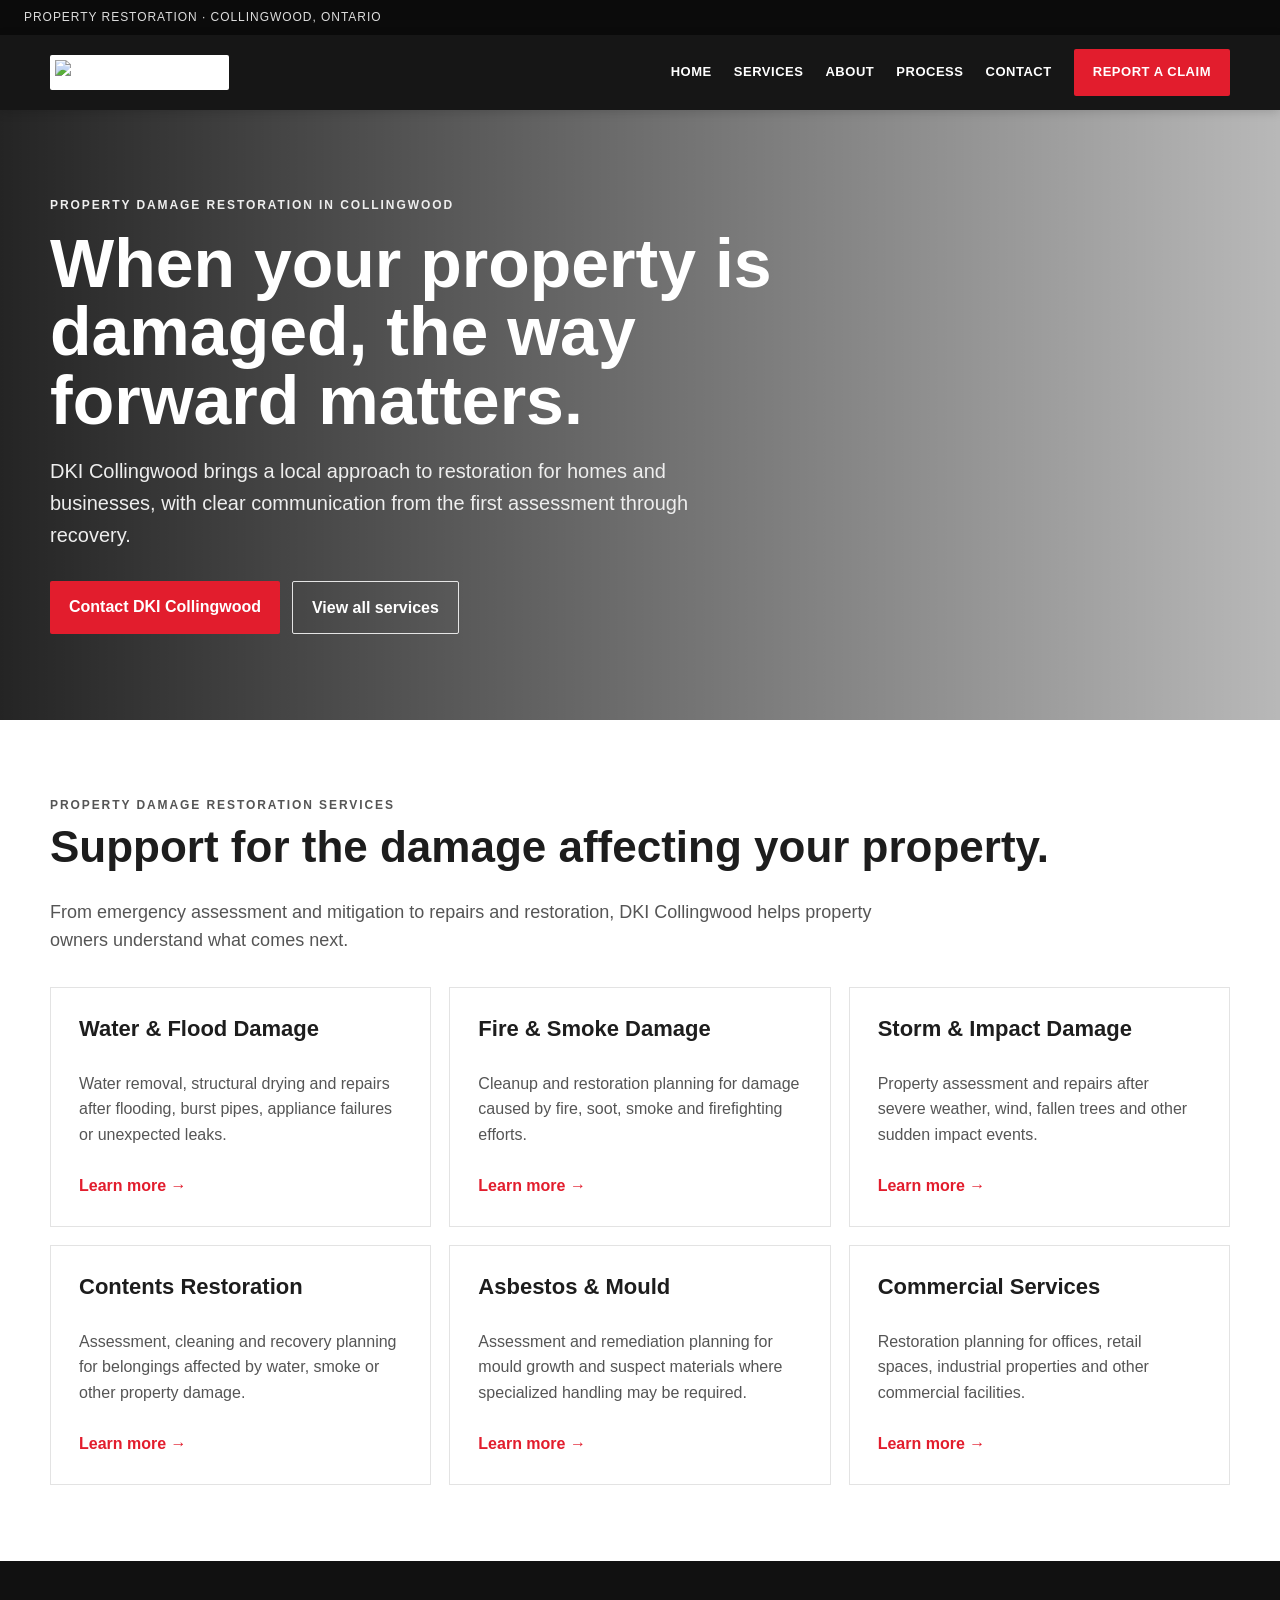
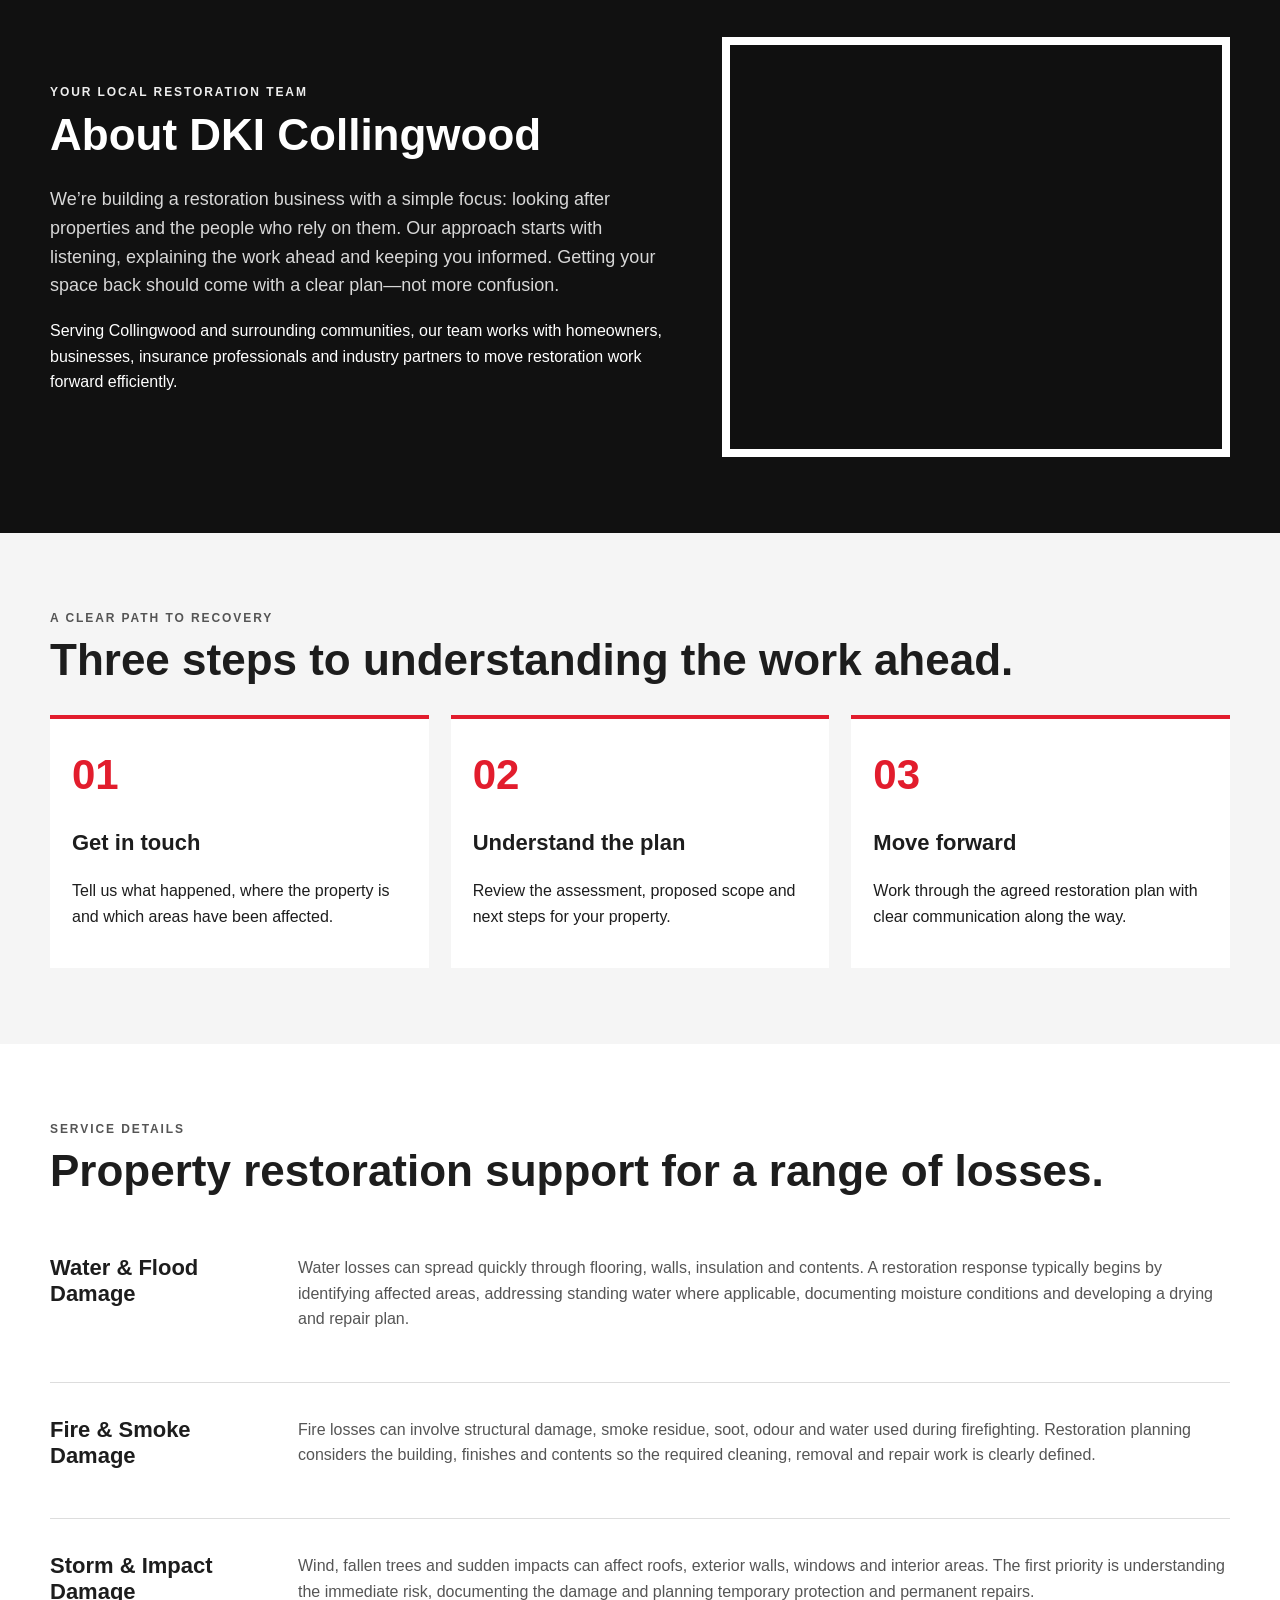
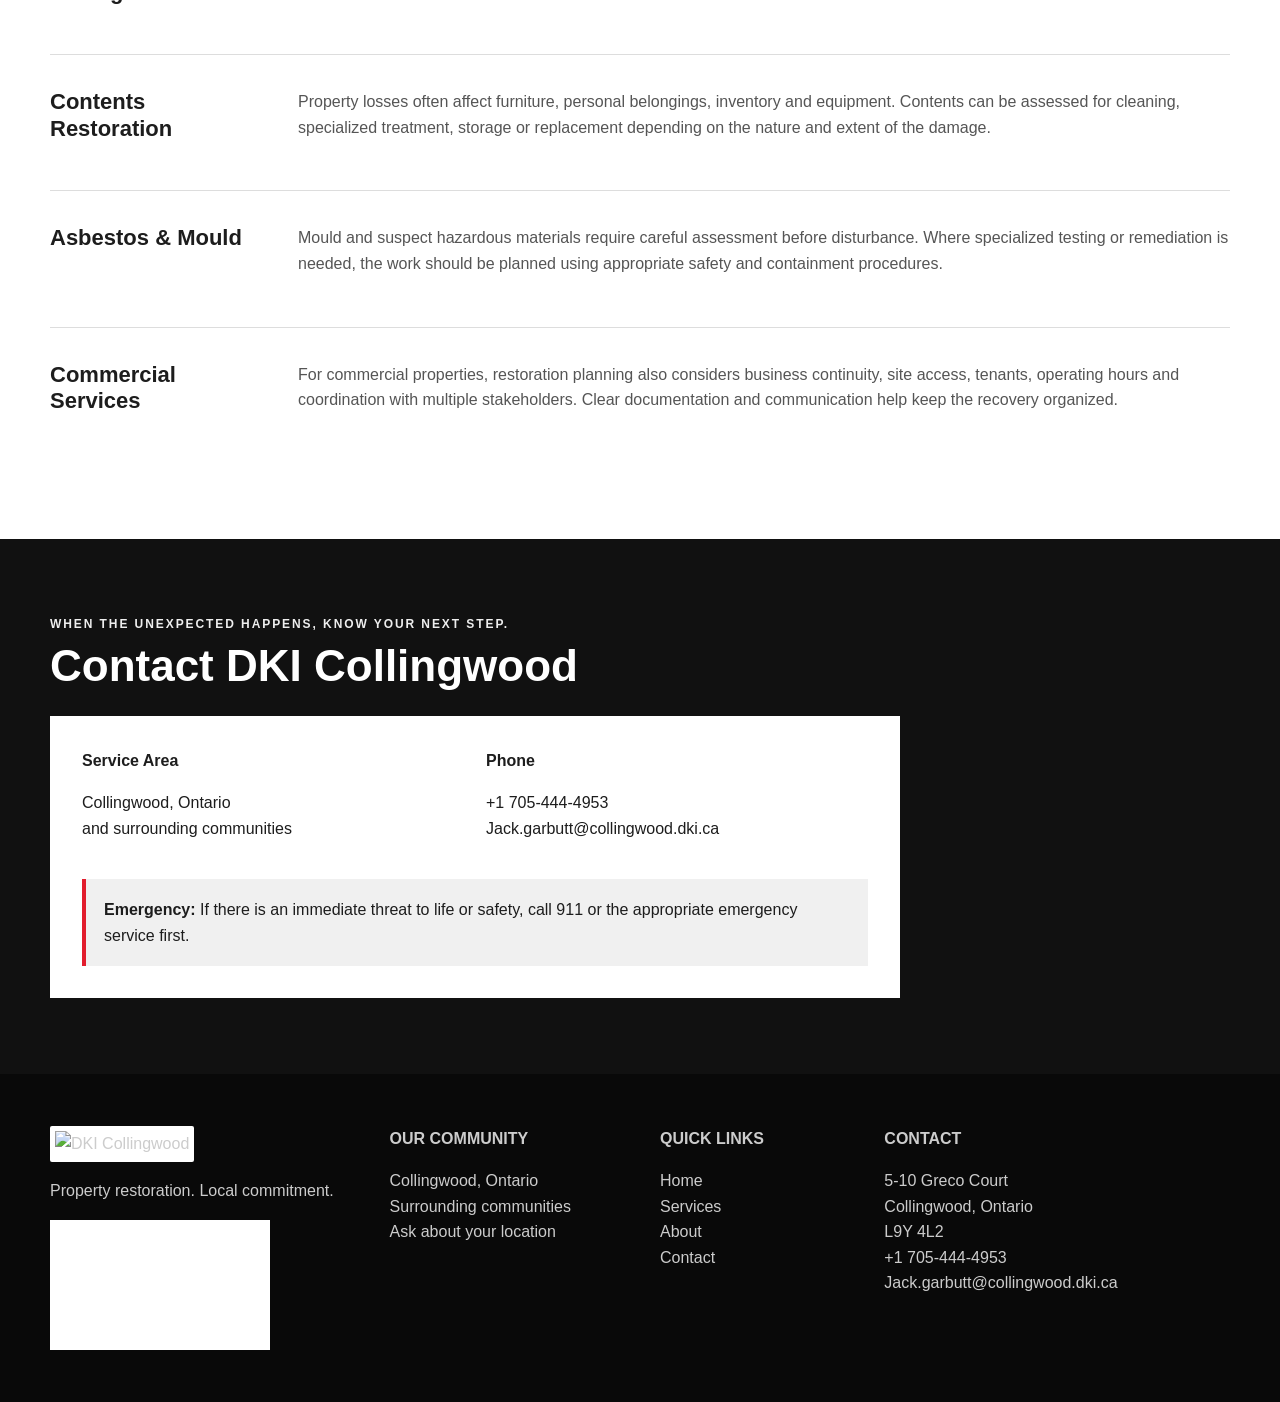
==== index.html @ c966492c "Move the map under the footer logo and shrink it. Keep the large map out of the contact section.  Co" ====
<!DOCTYPE html>
<html lang="en">
<head>
  <meta charset="UTF-8">
  <meta name="viewport" content="width=device-width, initial-scale=1.0">
  <title>DKI Collingwood | Property Restoration</title>
  <meta name="description" content="DKI Collingwood provides property restoration services for homes and businesses in Collingwood and surrounding communities, including water, fire, smoke, storm, mould and contents restoration.">
  <meta property="og:title" content="DKI Collingwood | Property Restoration">
  <meta property="og:description" content="DKI Collingwood provides property restoration services for homes and businesses in Collingwood and surrounding communities, including water, fire, smoke, storm, mould and contents restoration.">
  <meta property="og:type" content="website">
  <meta property="og:image" content="https://media.cwd-cdn.com/dki-collingwood/images/restoration.jpg">
  <meta property="og:url" content="https://collingwooddki.ca/">
  <meta name="twitter:card" content="summary_large_image">
  <meta name="twitter:title" content="DKI Collingwood | Property Restoration">
  <meta name="twitter:description" content="DKI Collingwood provides property restoration services for homes and businesses in Collingwood and surrounding communities, including water, fire, smoke, storm, mould and contents restoration.">
  <meta name="twitter:image" content="https://media.cwd-cdn.com/dki-collingwood/images/restoration.jpg">
  <link rel="canonical" href="https://collingwooddki.ca/">
  <link rel="icon" href="https://media.cwd-cdn.com/dki-collingwood/images/logo.png">
  <link rel="stylesheet" href="css/styles.css">
  <script>
    /* Prefer clean URLs when someone lands on the .html form (http/https only). */
    (function () {
      if (window.location.protocol === "file:") return;
      var path = window.location.pathname;
      if (!/\.html$/i.test(path)) return;
      var clean = path.replace(/\.html$/i, "");
      if (/\/index$/i.test(clean)) clean = clean.replace(/\/index$/i, "/") || "/";
      if (clean === "") clean = "/";
      window.location.replace(clean + window.location.search + window.location.hash);
    })();
  </script>
  <script type="application/ld+json">
  {
    "@context": "https://schema.org",
    "@type": "LocalBusiness",
    "name": "DKI Collingwood",
    "description": "DKI Collingwood provides property restoration services for homes and businesses in Collingwood and surrounding communities, including water, fire, smoke, storm, mould and contents restoration.",
    "image": "https://media.cwd-cdn.com/dki-collingwood/images/logo.png",
    "email": "Jack.garbutt@collingwood.dki.ca",
    "telephone": "+1-705-444-4953",
    "address": {
      "@type": "PostalAddress",
      "streetAddress": "5-10 Greco Court",
      "addressLocality": "Collingwood",
      "addressRegion": "ON",
      "postalCode": "L9Y 4L2",
      "addressCountry": "CA"
    },
    "url": "https://collingwooddki.ca/",
    "@id": "https://collingwooddki.ca/#business",
    "areaServed": "Collingwood, Ontario and surrounding communities"
  }
  </script>
</head>
<body>
  <div class="topbar">PROPERTY RESTORATION · COLLINGWOOD, ONTARIO</div>
  <nav class="nav">
    <a href="#home" aria-label="DKI Collingwood home"><img class="logo" src="https://media.cwd-cdn.com/dki-collingwood/images/logo.png" alt="DKI Collingwood logo"></a>
    <button class="mobile-toggle" id="menuToggle" type="button" aria-label="Open menu" aria-expanded="false" aria-controls="navLinks">☰</button>
    <div class="navlinks" id="navLinks">
      <a href="#home">HOME</a>
      <a href="#services">SERVICES</a>
      <a href="#about">ABOUT</a>
      <a href="#process">PROCESS</a>
      <a href="#contact">CONTACT</a>
      <a class="btn btn-claim" href="#contact">REPORT A CLAIM</a>
    </div>
  </nav>

  <main>
    <header class="hero" id="home">
      <div class="hero-inner">
        <div class="eyebrow">Property Damage Restoration in Collingwood</div>
        <h1>When your property is damaged, the way forward matters.</h1>
        <p>DKI Collingwood brings a local approach to restoration for homes and businesses, with clear communication from the first assessment through recovery.</p>
        <div class="actions">
          <a class="btn" href="#contact">Contact DKI Collingwood</a>
          <a class="btn secondary" href="#services">View all services</a>
        </div>
      </div>
    </header>

    <section class="section" id="services">
      <div class="wrap">
        <div class="eyebrow" style="color:#555">Property Damage Restoration Services</div>
        <h2>Support for the damage affecting your property.</h2>
        <p class="lead">From emergency assessment and mitigation to repairs and restoration, DKI Collingwood helps property owners understand what comes next.</p>
        <div class="grid">
          <div class="card">
            <h3>Water &amp; Flood Damage</h3>
            <p>Water removal, structural drying and repairs after flooding, burst pipes, appliance failures or unexpected leaks.</p>
            <a href="services/water-flood-damage">Learn more →</a>
          </div>
          <div class="card">
            <h3>Fire &amp; Smoke Damage</h3>
            <p>Cleanup and restoration planning for damage caused by fire, soot, smoke and firefighting efforts.</p>
            <a href="services/fire-smoke-damage">Learn more →</a>
          </div>
          <div class="card">
            <h3>Storm &amp; Impact Damage</h3>
            <p>Property assessment and repairs after severe weather, wind, fallen trees and other sudden impact events.</p>
            <a href="services/storm-impact-damage">Learn more →</a>
          </div>
          <div class="card">
            <h3>Contents Restoration</h3>
            <p>Assessment, cleaning and recovery planning for belongings affected by water, smoke or other property damage.</p>
            <a href="services/contents-restoration">Learn more →</a>
          </div>
          <div class="card">
            <h3>Asbestos &amp; Mould</h3>
            <p>Assessment and remediation planning for mould growth and suspect materials where specialized handling may be required.</p>
            <a href="services/asbestos-mould">Learn more →</a>
          </div>
          <div class="card">
            <h3>Commercial Services</h3>
            <p>Restoration planning for offices, retail spaces, industrial properties and other commercial facilities.</p>
            <a href="services/commercial-services">Learn more →</a>
          </div>
        </div>
      </div>
    </section>

    <section class="section dark" id="about">
      <div class="wrap about">
        <div>
          <div class="eyebrow">Your Local Restoration Team</div>
          <h2>About DKI Collingwood</h2>
          <p class="lead">We’re building a restoration business with a simple focus: looking after properties and the people who rely on them. Our approach starts with listening, explaining the work ahead and keeping you informed. Getting your space back should come with a clear plan—not more confusion.</p>
          <p>Serving Collingwood and surrounding communities, our team works with homeowners, businesses, insurance professionals and industry partners to move restoration work forward efficiently.</p>
        </div>
        <div class="photo" role="img" aria-label="Property restoration team at work"></div>
      </div>
    </section>

    <section class="section alt" id="process">
      <div class="wrap">
        <div class="eyebrow" style="color:#555">A Clear Path to Recovery</div>
        <h2>Three steps to understanding the work ahead.</h2>
        <div class="steps">
          <div class="step"><div class="num">01</div><h3>Get in touch</h3><p>Tell us what happened, where the property is and which areas have been affected.</p></div>
          <div class="step"><div class="num">02</div><h3>Understand the plan</h3><p>Review the assessment, proposed scope and next steps for your property.</p></div>
          <div class="step"><div class="num">03</div><h3>Move forward</h3><p>Work through the agreed restoration plan with clear communication along the way.</p></div>
        </div>
      </div>
    </section>

    <section class="section" id="service-details">
      <div class="wrap">
        <div class="eyebrow" style="color:#555">Service Details</div>
        <h2>Property restoration support for a range of losses.</h2>
        <div class="service-detail" id="water">
          <h3>Water &amp; Flood Damage</h3>
          <div><p>Water losses can spread quickly through flooring, walls, insulation and contents. A restoration response typically begins by identifying affected areas, addressing standing water where applicable, documenting moisture conditions and developing a drying and repair plan.</p></div>
        </div>
        <div class="service-detail" id="fire">
          <h3>Fire &amp; Smoke Damage</h3>
          <div><p>Fire losses can involve structural damage, smoke residue, soot, odour and water used during firefighting. Restoration planning considers the building, finishes and contents so the required cleaning, removal and repair work is clearly defined.</p></div>
        </div>
        <div class="service-detail" id="storm">
          <h3>Storm &amp; Impact Damage</h3>
          <div><p>Wind, fallen trees and sudden impacts can affect roofs, exterior walls, windows and interior areas. The first priority is understanding the immediate risk, documenting the damage and planning temporary protection and permanent repairs.</p></div>
        </div>
        <div class="service-detail" id="contents">
          <h3>Contents Restoration</h3>
          <div><p>Property losses often affect furniture, personal belongings, inventory and equipment. Contents can be assessed for cleaning, specialized treatment, storage or replacement depending on the nature and extent of the damage.</p></div>
        </div>
        <div class="service-detail" id="mould">
          <h3>Asbestos &amp; Mould</h3>
          <div><p>Mould and suspect hazardous materials require careful assessment before disturbance. Where specialized testing or remediation is needed, the work should be planned using appropriate safety and containment procedures.</p></div>
        </div>
        <div class="service-detail" id="commercial">
          <h3>Commercial Services</h3>
          <div><p>For commercial properties, restoration planning also considers business continuity, site access, tenants, operating hours and coordination with multiple stakeholders. Clear documentation and communication help keep the recovery organized.</p></div>
        </div>
      </div>
    </section>

    <section class="section dark" id="contact">
      <div class="wrap">
        <div class="eyebrow">When the unexpected happens, know your next step.</div>
        <h2>Contact DKI Collingwood</h2>
        <div class="contact-box">
          <div class="contact-grid">
            <div><strong>Service Area</strong><p>Collingwood, Ontario<br>and surrounding communities</p></div>
            <div><strong>Phone</strong><p><a href="tel:+17054444953">+1 705-444-4953</a><br><a href="mailto:Jack.garbutt@collingwood.dki.ca">Jack.garbutt@collingwood.dki.ca</a></p></div>
          </div>
          <div class="notice"><strong>Emergency:</strong> If there is an immediate threat to life or safety, call 911 or the appropriate emergency service first.</div>
        </div>
      </div>
    </section>
  </main>

  <footer class="footer">
    <div class="footer-grid">
      <div>
        <img class="logo" src="https://media.cwd-cdn.com/dki-collingwood/images/logo.png" alt="DKI Collingwood">
        <p>Property restoration. Local commitment.</p>
        <div class="map">
          <iframe title="Map showing DKI Collingwood at 5-10 Greco Court, Collingwood, Ontario" src="https://www.google.com/maps/embed?pb=!1m18!1m12!1m3!1d2845.658007862633!2d-80.2485614!3d44.5016739!2m3!1f0!2f0!3f0!3m2!1i1024!2i768!4f13.1!3m3!1m2!1s0x882a7b551c43c4a9%3A0x671155026c548263!2sDKI%20Collingwood!5e0!3m2!1sen!2sca!4v1790877294687!5m2!1sen!2sca" allowfullscreen loading="lazy" referrerpolicy="strict-origin-when-cross-origin"></iframe>
        </div>
      </div>
      <div>
        <strong>OUR COMMUNITY</strong>
        <p>Collingwood, Ontario<br>Surrounding communities<br>Ask about your location</p>
      </div>
      <div>
        <strong>QUICK LINKS</strong>
        <p><a href="#home">Home</a><br><a href="#services">Services</a><br><a href="#about">About</a><br><a href="#contact">Contact</a></p>
      </div>
      <div>
        <strong>CONTACT</strong>
        <p>5-10 Greco Court<br>Collingwood, Ontario<br>L9Y 4L2<br><a href="tel:+17054444953">+1 705-444-4953</a><br><a href="mailto:Jack.garbutt@collingwood.dki.ca">Jack.garbutt@collingwood.dki.ca</a></p>
      </div>
    </div>
  </footer>
  <script src="js/main.js"></script>
</body>
</html>
---- css/styles.css ----
:root {
  --red: #e21d2d;
  --dark: #111;
  --dark2: #1d1d1d;
  --light: #f6f6f6;
  --text: #1d1d1d;
  --muted: #666;
  --max: 1180px;
}

* {
  box-sizing: border-box;
  scroll-behavior: smooth;
}

body {
  margin: 0;
  font-family: Arial, Helvetica, sans-serif;
  color: var(--text);
  line-height: 1.6;
  background: #fff;
}

a {
  color: inherit;
  text-decoration: none;
}

img {
  max-width: 100%;
}

:focus-visible {
  outline: 2px solid #ff5a66;
  outline-offset: 3px;
}

.topbar {
  background: #0b0b0b;
  color: #ddd;
  padding: 8px 24px;
  font-size: 12px;
  letter-spacing: 0.08em;
}

.nav {
  position: sticky;
  top: 0;
  z-index: 99;
  background: #161616;
  color: #fff;
  display: flex;
  align-items: center;
  justify-content: space-between;
  padding: 14px max(22px, calc((100vw - var(--max)) / 2));
  box-shadow: 0 2px 10px rgba(0, 0, 0, 0.15);
}

.logo {
  height: 56px;
  width: auto;
  background: white;
  padding: 5px;
  border-radius: 2px;
}

.navlinks {
  display: flex;
  align-items: center;
  gap: 22px;
  font-size: 13px;
  font-weight: 700;
  letter-spacing: 0.04em;
}

.navlinks a:hover {
  color: #ff5a66;
}

.navlinks a.btn-claim:hover {
  color: #000;
}

.btn {
  display: inline-block;
  background: var(--red);
  color: #fff;
  padding: 13px 19px;
  font-weight: 800;
  border-radius: 2px;
  cursor: pointer;
}

.btn:hover {
  filter: brightness(0.92);
}

.btn.secondary {
  background: transparent;
  border: 1px solid rgba(255, 255, 255, 0.85);
}

.hero {
  min-height: 610px;
  display: flex;
  align-items: center;
  color: #fff;
  background-image: linear-gradient(90deg, rgba(0, 0, 0, 0.86), rgba(0, 0, 0, 0.28)), url("https://media.cwd-cdn.com/dki-collingwood/images/restoration.jpg");
  background-position: center;
  background-size: cover;
}

.hero-inner {
  width: min(var(--max), calc(100% - 48px));
  margin: auto;
  padding: 78px 0;
}

.eyebrow {
  font-size: 12px;
  letter-spacing: 0.16em;
  font-weight: 800;
  text-transform: uppercase;
  color: #eee;
}

.hero h1 {
  font-size: clamp(42px, 6vw, 68px);
  line-height: 1.01;
  max-width: 850px;
  margin: 14px 0 20px;
}

.hero p {
  font-size: 20px;
  max-width: 700px;
  color: #eee;
}

.actions {
  display: flex;
  gap: 12px;
  flex-wrap: wrap;
  margin-top: 30px;
}

.section {
  padding: 76px 24px;
}

.section.alt {
  background: #f5f5f5;
}

.section.dark {
  background: var(--dark);
  color: #fff;
}

.wrap {
  max-width: var(--max);
  margin: auto;
}

h2 {
  font-size: clamp(32px, 4vw, 44px);
  line-height: 1.1;
  margin: 8px 0 26px;
}

h3 {
  font-size: 22px;
  line-height: 1.2;
}

.lead {
  font-size: 18px;
  color: #555;
  max-width: 850px;
}

.dark .lead {
  color: #d7d7d7;
}

.grid {
  display: grid;
  grid-template-columns: repeat(3, 1fr);
  gap: 18px;
  margin-top: 32px;
}

.card {
  background: #fff;
  border: 1px solid #e3e3e3;
  padding: 28px;
  min-height: 240px;
  display: flex;
  flex-direction: column;
}

.card h3 {
  margin: 0 0 12px;
}

.card p {
  color: #555;
  flex: 1;
}

.card a {
  color: var(--red);
  font-weight: 800;
}

.about {
  display: grid;
  grid-template-columns: 1.1fr 0.9fr;
  gap: 50px;
  align-items: center;
}

.photo {
  min-height: 420px;
  background-image: linear-gradient(rgba(0, 0, 0, 0.08), rgba(0, 0, 0, 0.08)), url("https://media.cwd-cdn.com/dki-collingwood/images/restoration.jpg");
  background-position: center;
  background-size: cover;
  border: 8px solid #fff;
}

.steps {
  display: grid;
  grid-template-columns: repeat(3, 1fr);
  gap: 22px;
  margin-top: 30px;
}

.step {
  border-top: 4px solid var(--red);
  padding: 22px;
  background: #fff;
}

.num {
  font-size: 42px;
  font-weight: 900;
  color: var(--red);
}

.service-detail {
  display: grid;
  grid-template-columns: 220px 1fr;
  gap: 28px;
  padding: 34px 0;
  border-bottom: 1px solid #ddd;
}

.service-detail:last-child {
  border-bottom: 0;
}

.service-detail h3 {
  margin: 0;
}

.service-detail p {
  margin-top: 0;
  color: #555;
}

.contact-box {
  background: #fff;
  color: #1d1d1d;
  padding: 32px;
  max-width: 850px;
}

.contact-box p,
.contact-box a {
  overflow-wrap: anywhere;
}

.contact-grid {
  display: grid;
  grid-template-columns: 1fr 1fr;
  gap: 22px;
}

.notice {
  border-left: 4px solid var(--red);
  background: #f0f0f0;
  padding: 18px;
  margin-top: 22px;
}

.map {
  width: 220px;
  max-width: 100%;
  margin-top: 14px;
  background: #fff;
  line-height: 0;
}

.map iframe {
  display: block;
  width: 220px;
  max-width: 100%;
  height: 130px;
  border: 0;
}

.footer {
  background: #090909;
  color: #ccc;
  padding: 52px 24px;
}

.footer-grid {
  max-width: var(--max);
  margin: auto;
  display: grid;
  grid-template-columns: 1.3fr 1fr 0.8fr 1.5fr;
  gap: 40px;
}

.footer a {
  overflow-wrap: anywhere;
}

.footer a:hover {
  color: #fff;
}

.mobile-toggle {
  display: none;
  background: none;
  border: 0;
  color: #fff;
  font-size: 28px;
  cursor: pointer;
}

@media (max-width: 850px) {
  .navlinks {
    display: none;
    position: absolute;
    left: 0;
    right: 0;
    top: 84px;
    background: #161616;
    padding: 24px;
    flex-direction: column;
    align-items: flex-start;
  }

  .navlinks.open {
    display: flex;
  }

  .mobile-toggle {
    display: block;
  }

  .grid,
  .steps,
  .about,
  .footer-grid,
  .contact-grid {
    grid-template-columns: 1fr;
  }

  .service-detail {
    grid-template-columns: 1fr;
    gap: 4px;
  }

  .hero {
    min-height: 520px;
  }

  .photo {
    min-height: 300px;
  }
}
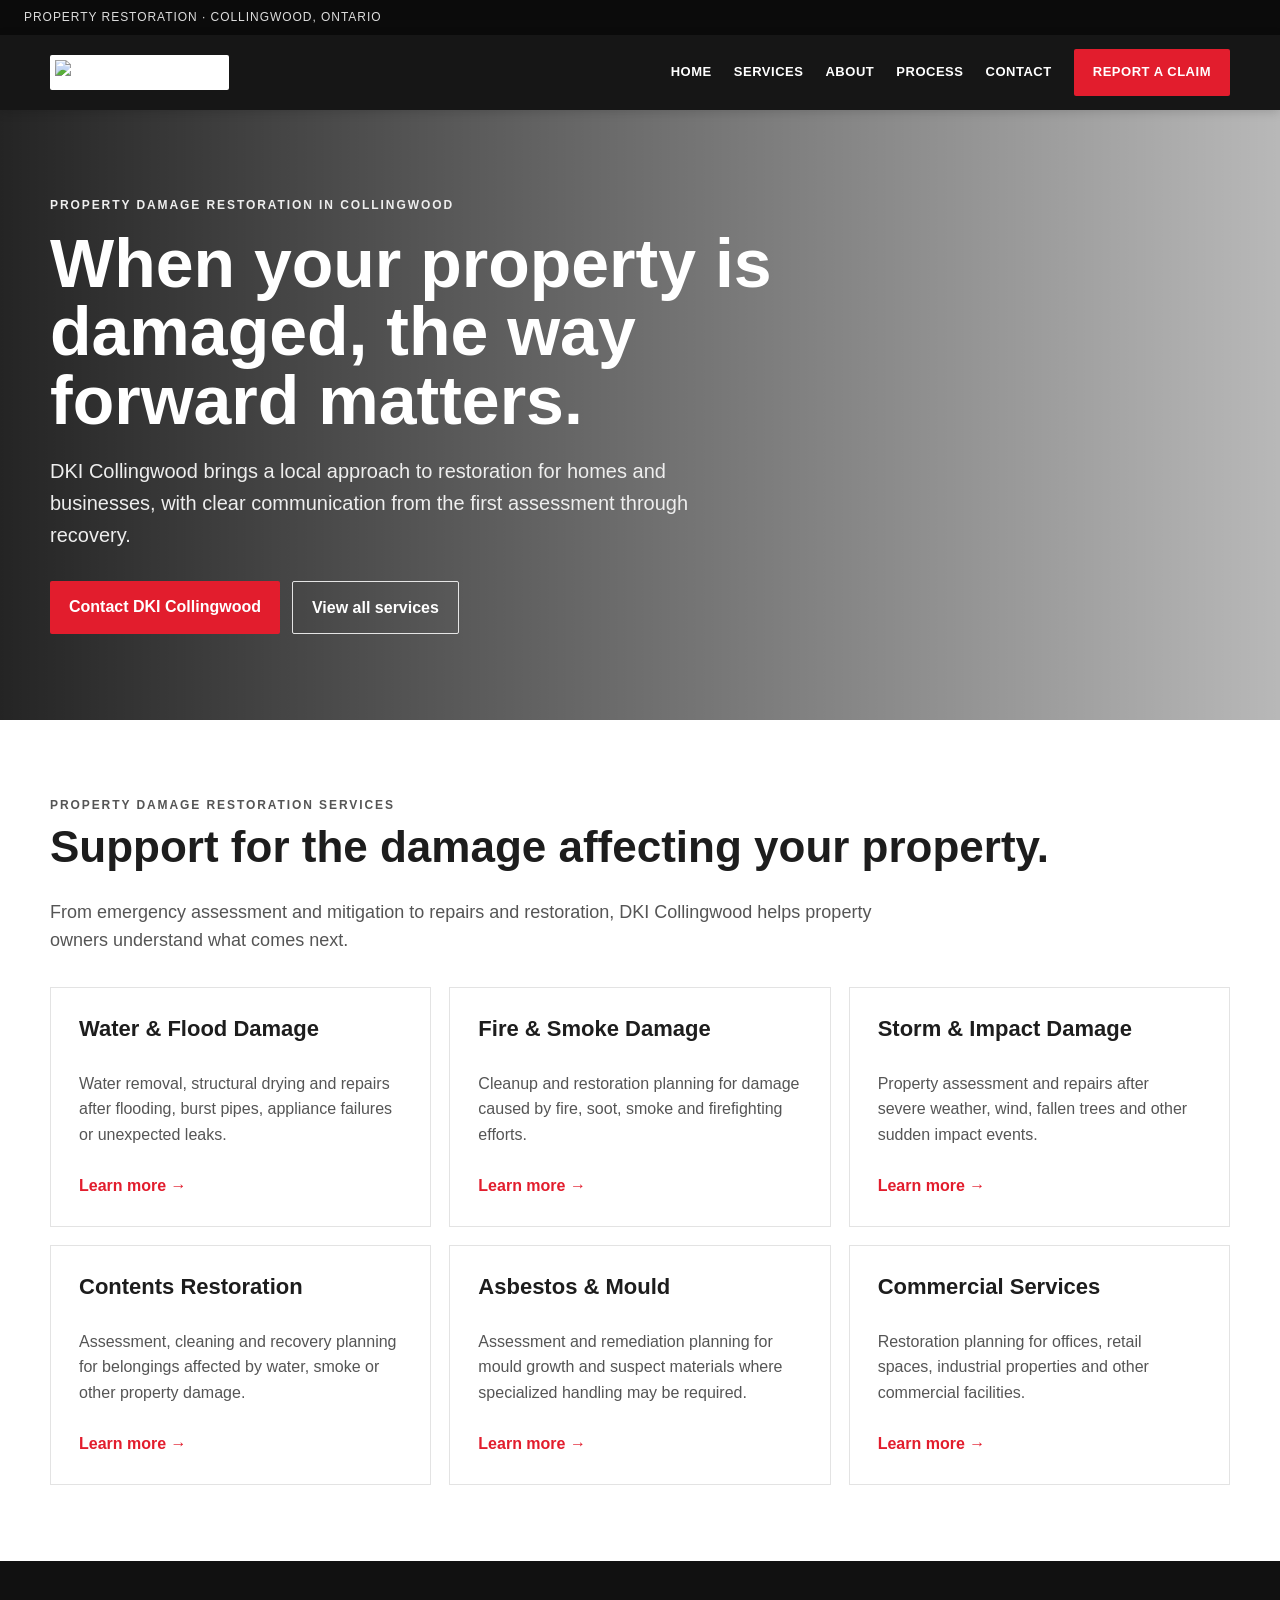
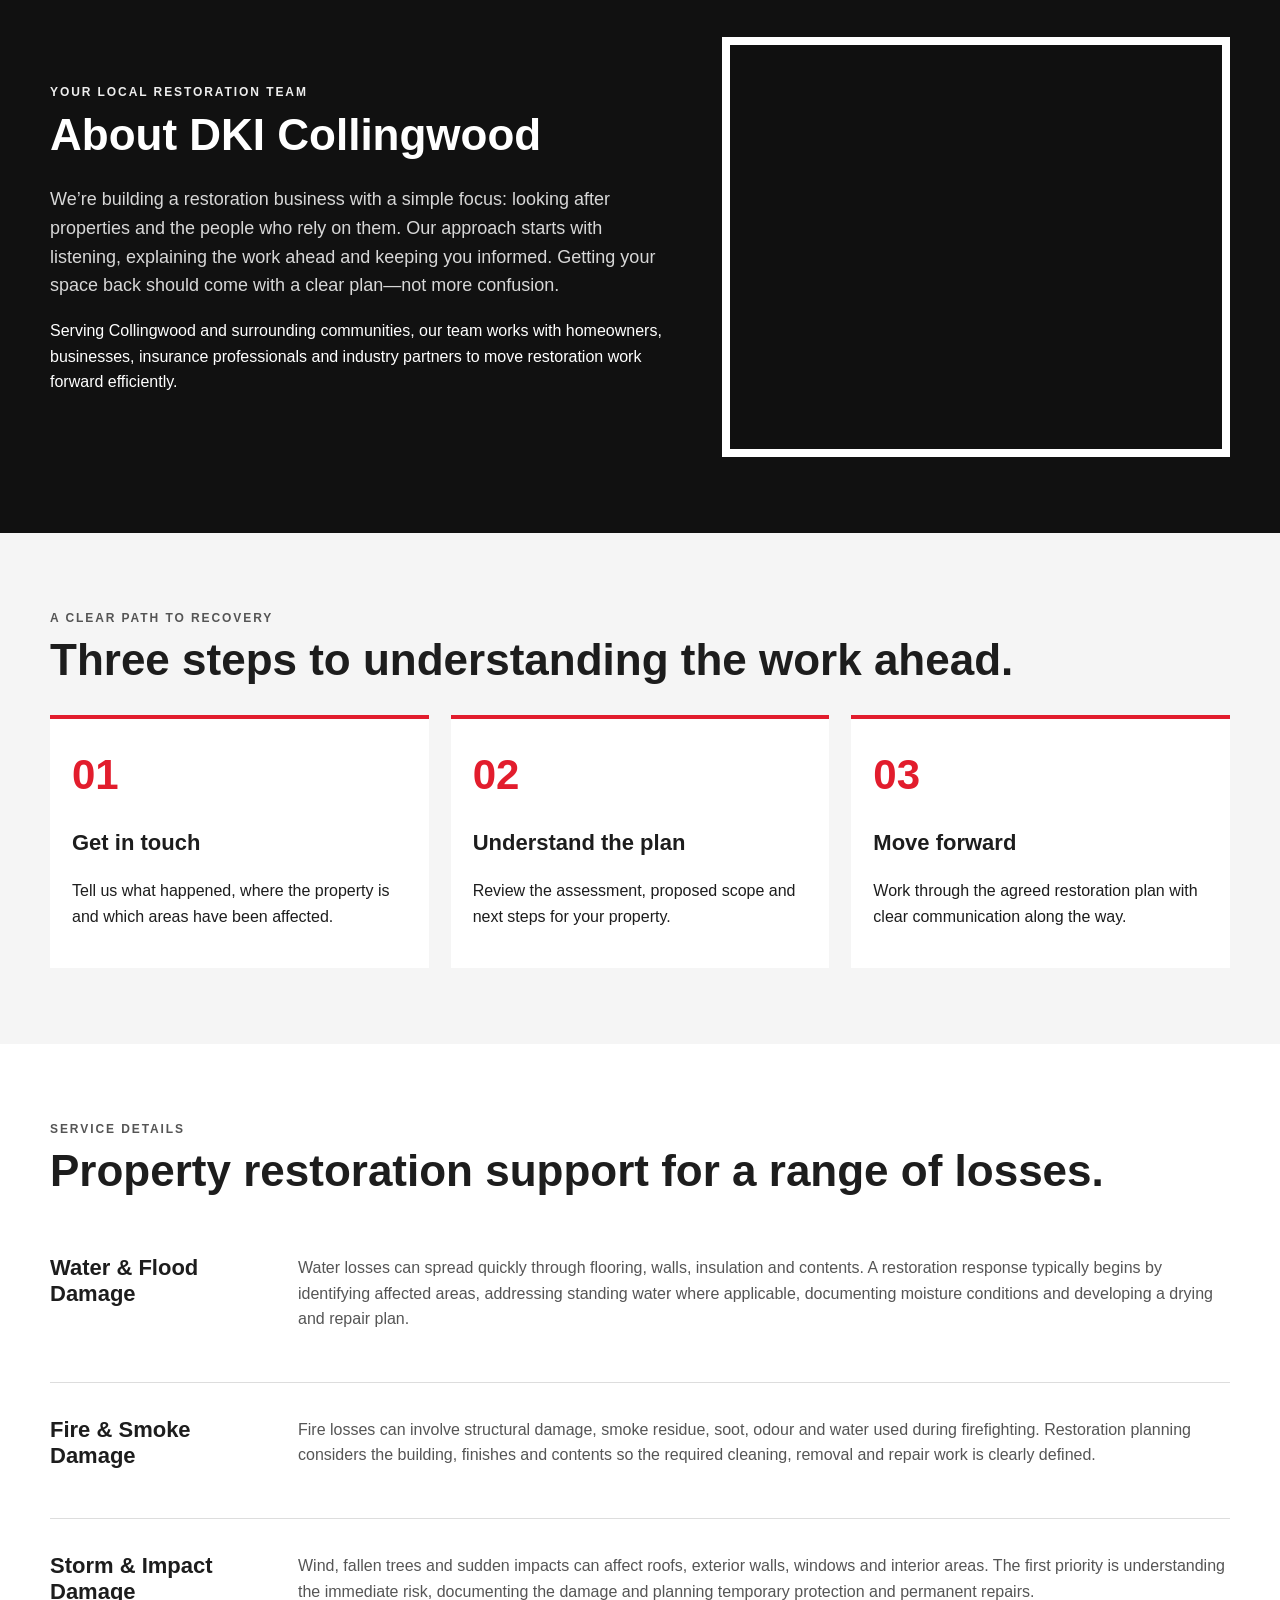
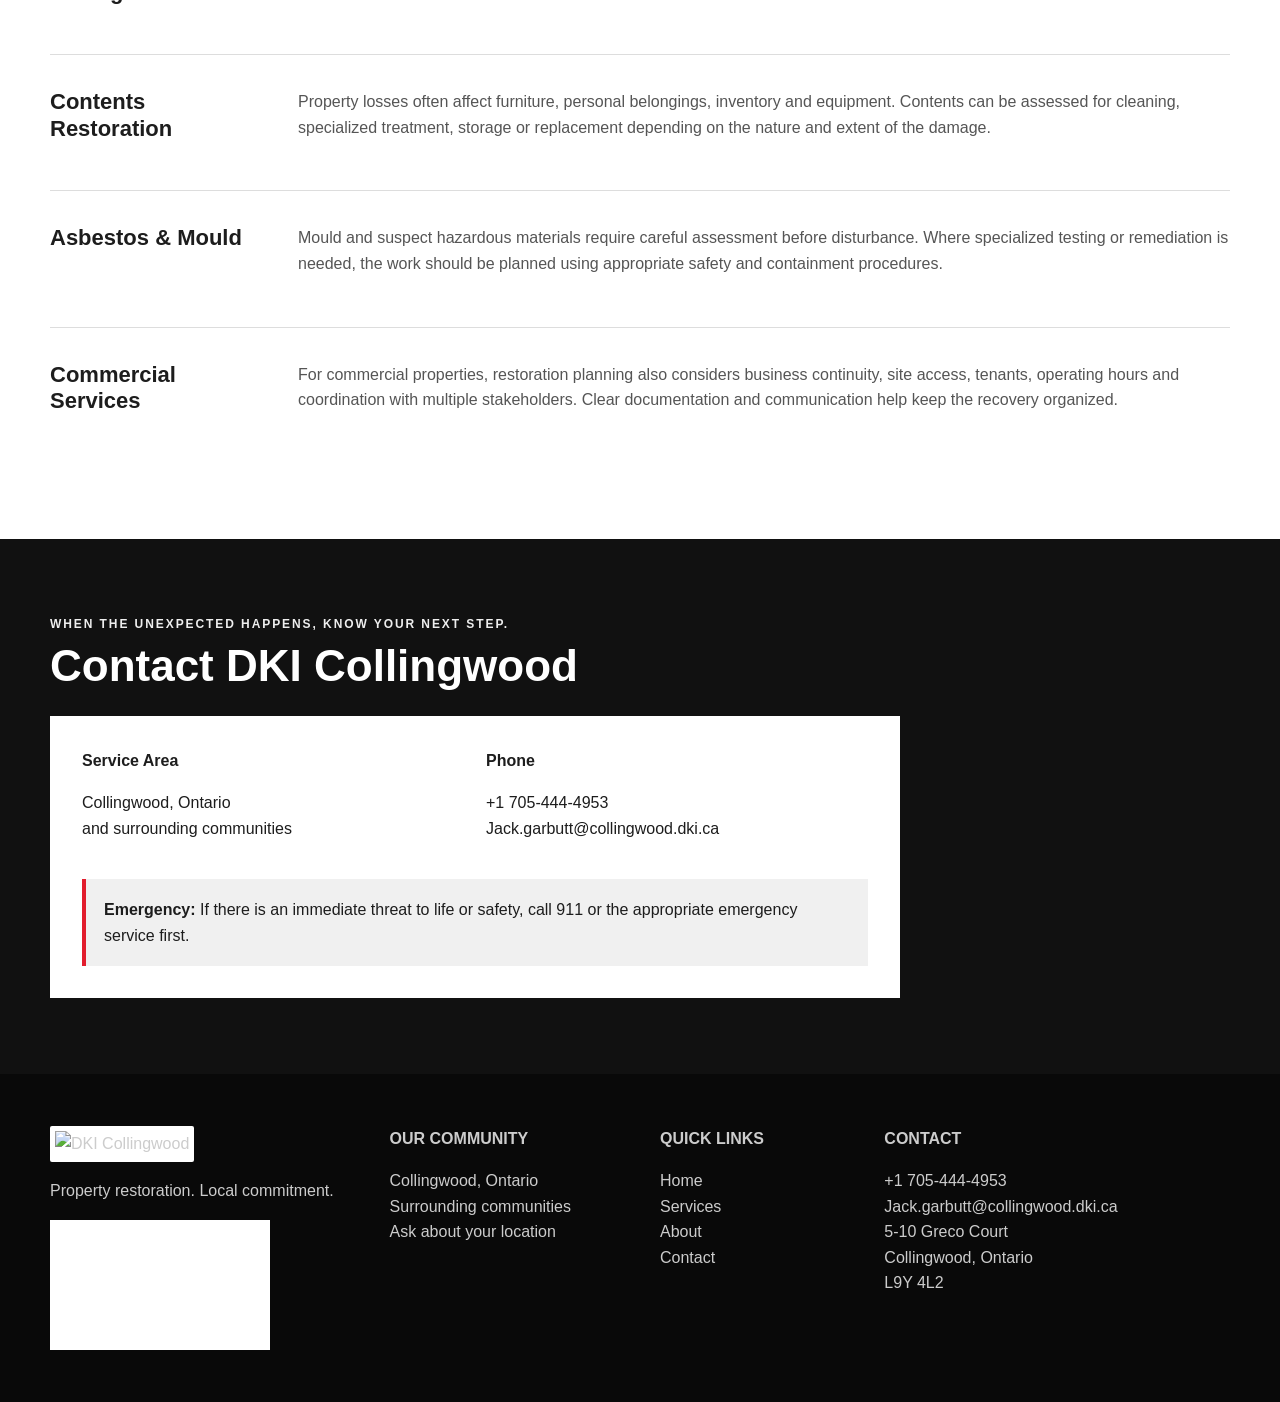
==== commit bbe5c1db: "Place the street address under the email in the footer. Keep the phone number above the email.  Co-a" ====
--- a/index.html
+++ b/index.html
@@ -209,7 +209,7 @@
       </div>
       <div>
         <strong>CONTACT</strong>
-        <p>5-10 Greco Court<br>Collingwood, Ontario<br>L9Y 4L2<br><a href="tel:+17054444953">+1 705-444-4953</a><br><a href="mailto:Jack.garbutt@collingwood.dki.ca">Jack.garbutt@collingwood.dki.ca</a></p>
+        <p><a href="tel:+17054444953">+1 705-444-4953</a><br><a href="mailto:Jack.garbutt@collingwood.dki.ca">Jack.garbutt@collingwood.dki.ca</a><br>5-10 Greco Court<br>Collingwood, Ontario<br>L9Y 4L2</p>
       </div>
     </div>
   </footer>
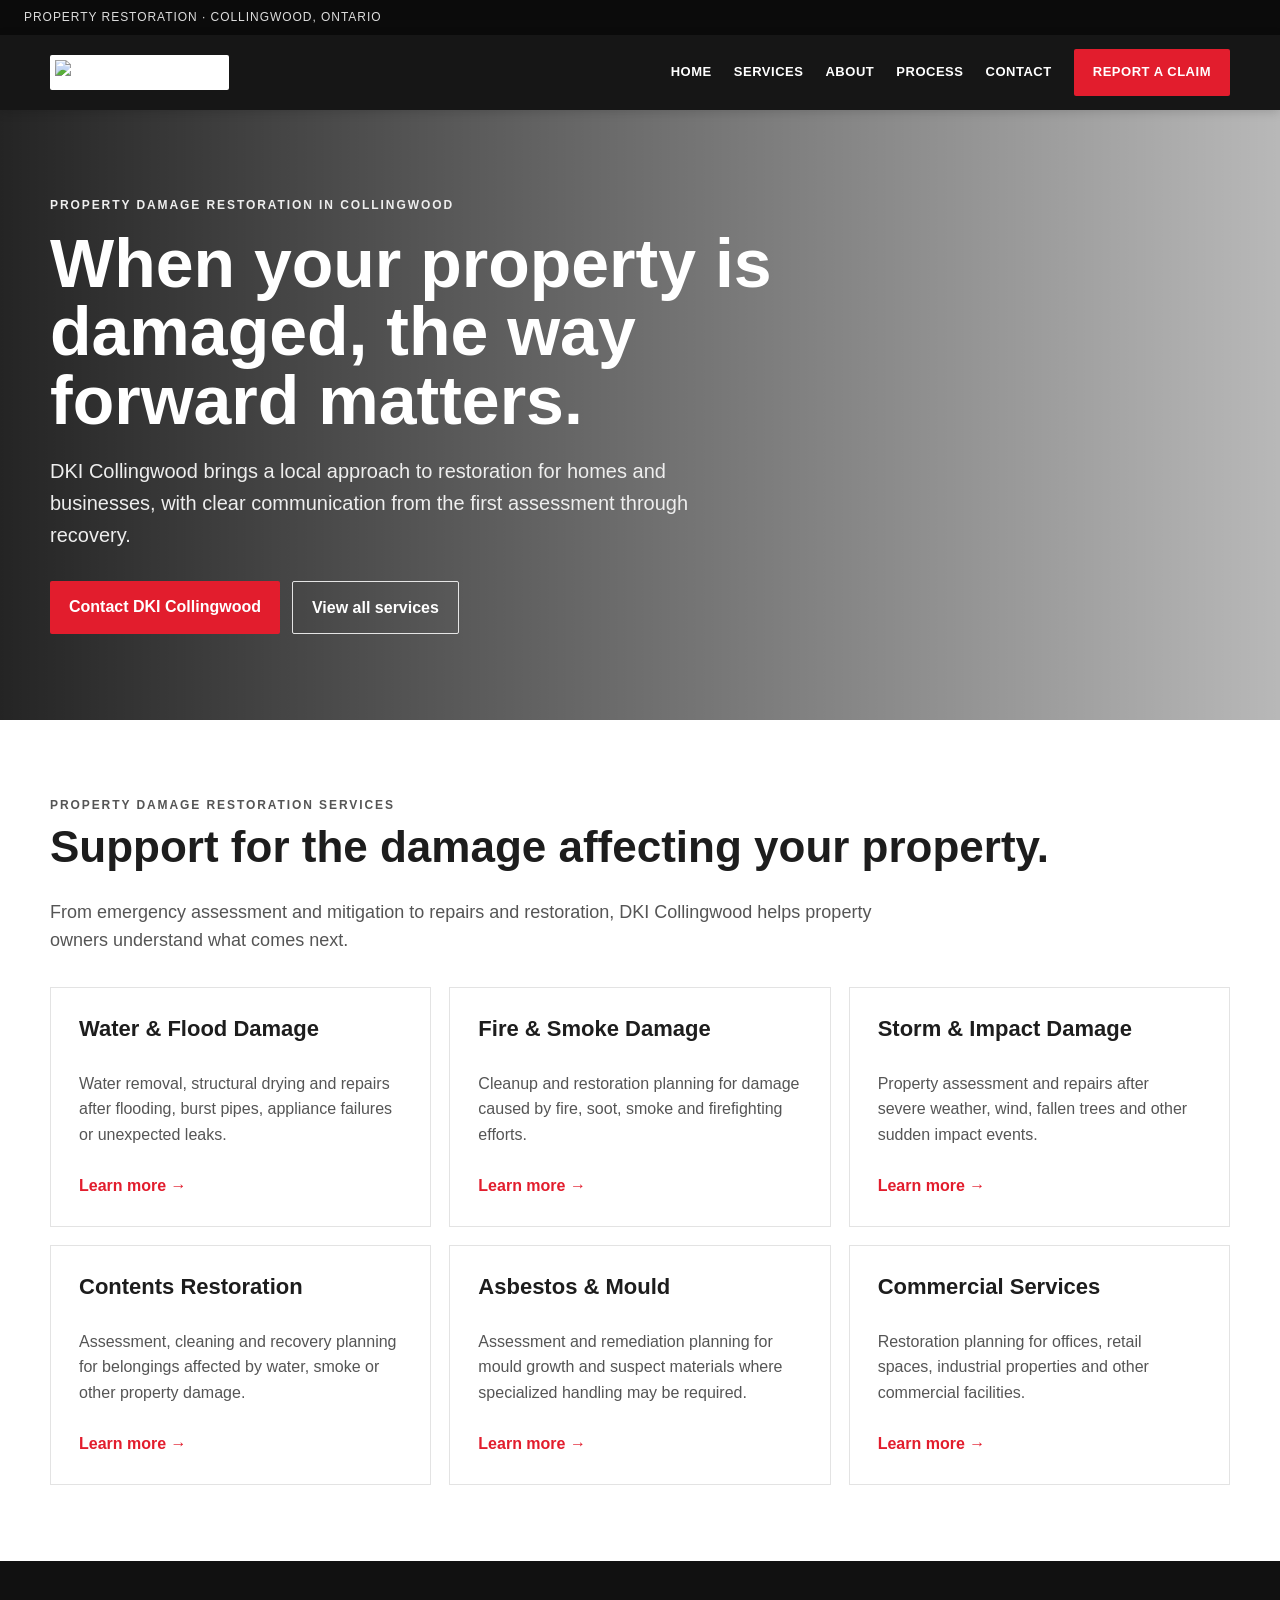
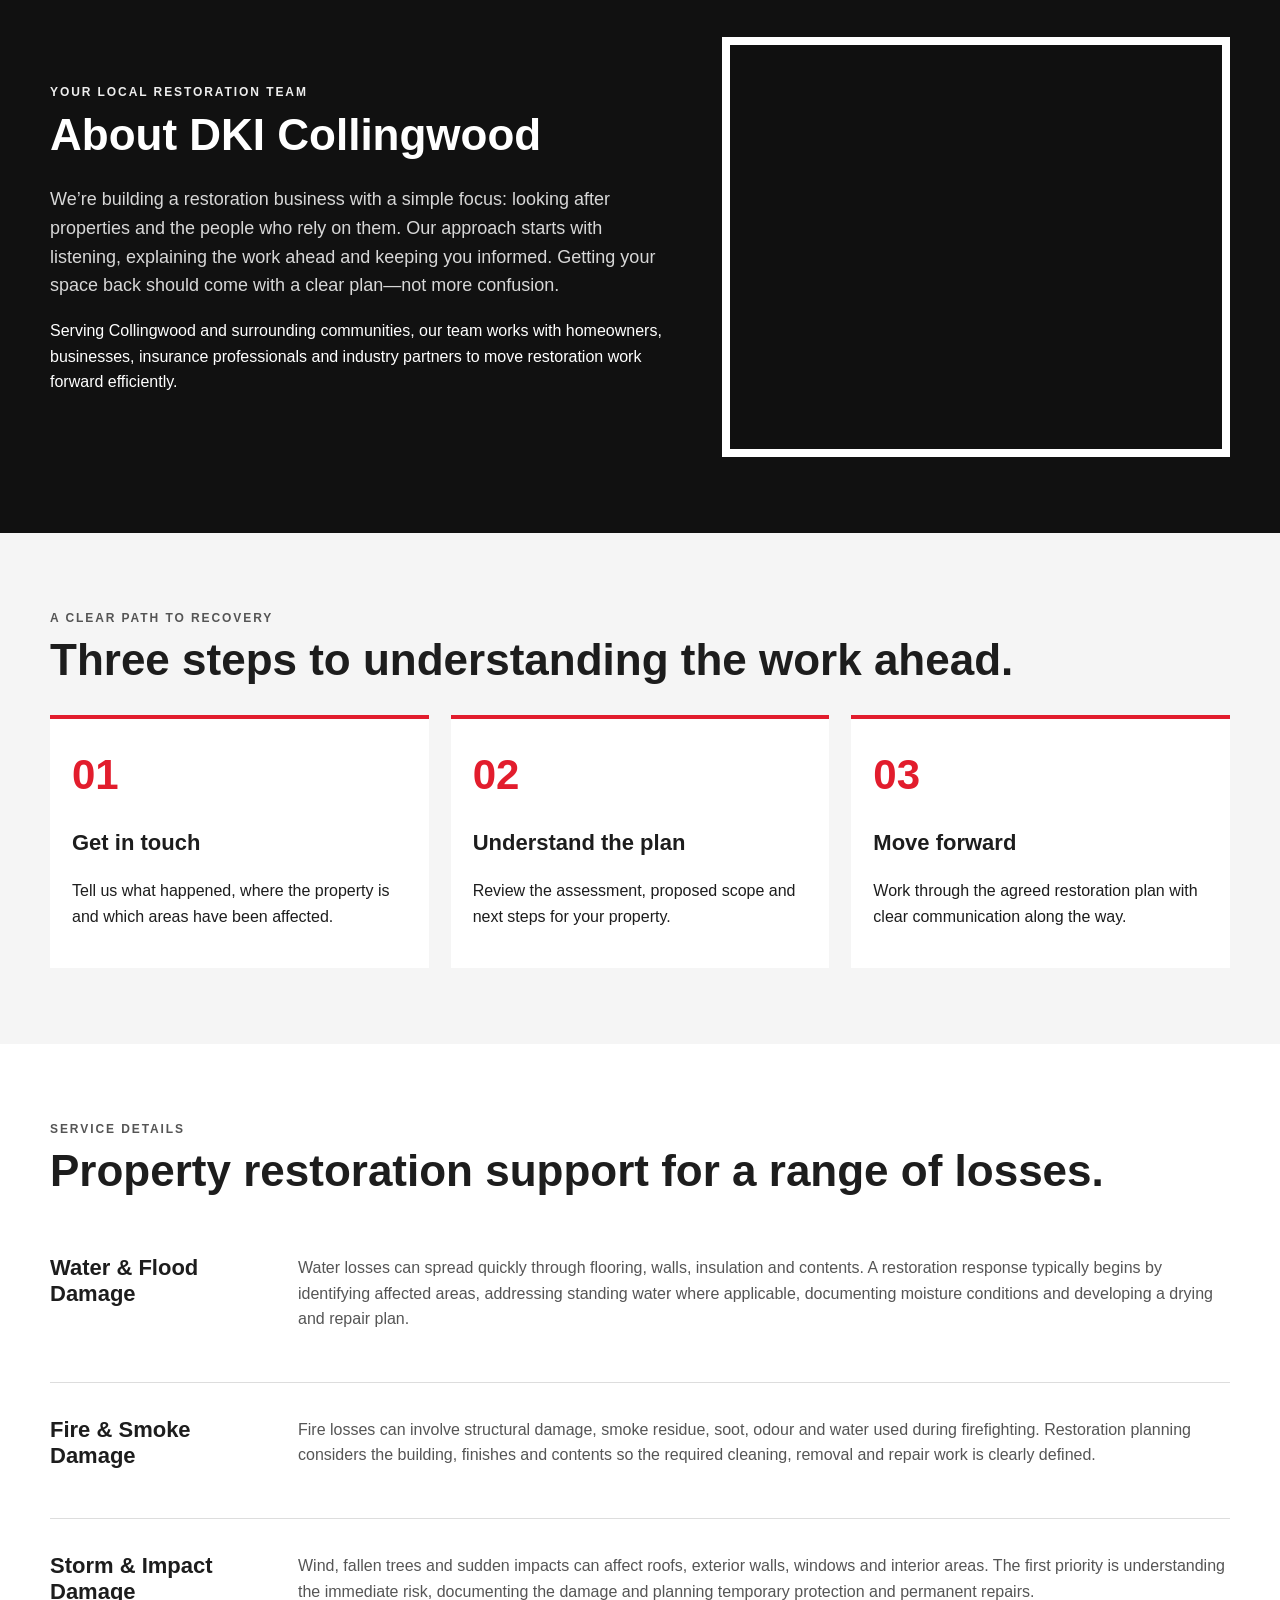
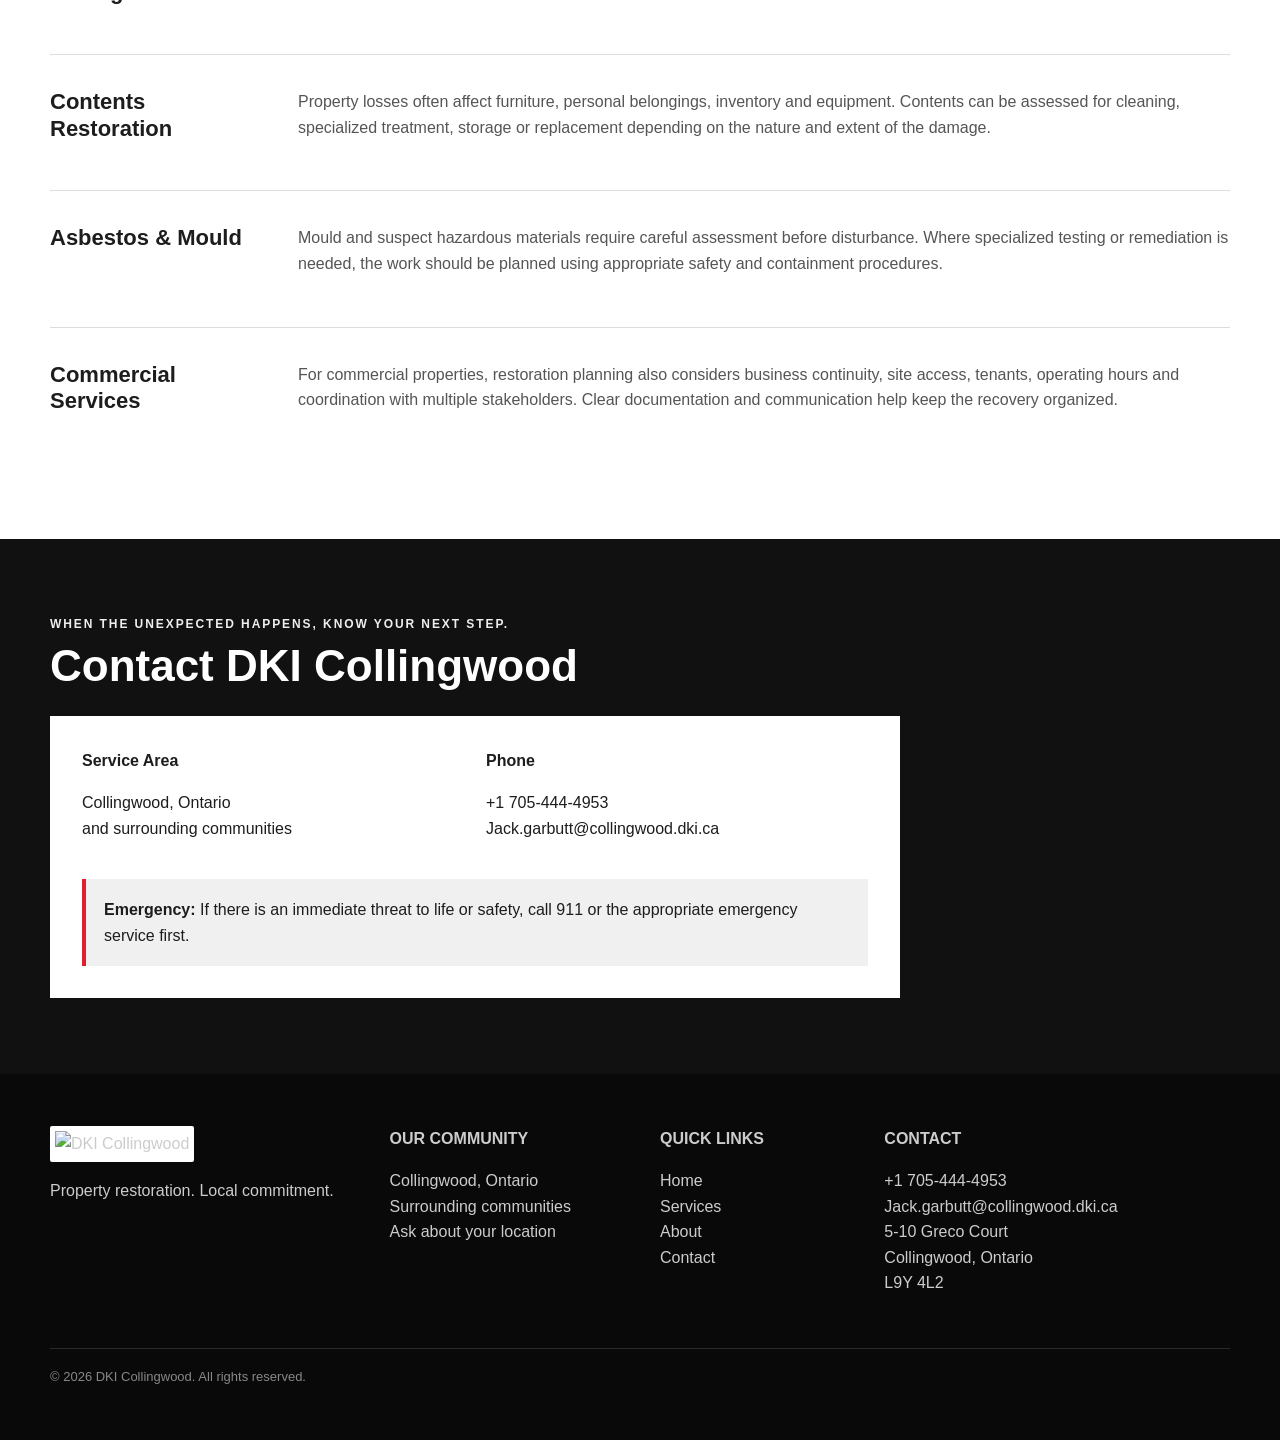
==== commit e4be5dc1: "Remove the Google Maps embed and add the copyright line. Keep the street address in the footer and p" ====
--- a/index.html
+++ b/index.html
@@ -195,9 +195,6 @@
       <div>
         <img class="logo" src="https://media.cwd-cdn.com/dki-collingwood/images/logo.png" alt="DKI Collingwood">
         <p>Property restoration. Local commitment.</p>
-        <div class="map">
-          <iframe title="Map showing DKI Collingwood at 5-10 Greco Court, Collingwood, Ontario" src="https://www.google.com/maps/embed?pb=!1m18!1m12!1m3!1d2845.658007862633!2d-80.2485614!3d44.5016739!2m3!1f0!2f0!3f0!3m2!1i1024!2i768!4f13.1!3m3!1m2!1s0x882a7b551c43c4a9%3A0x671155026c548263!2sDKI%20Collingwood!5e0!3m2!1sen!2sca!4v1790877294687!5m2!1sen!2sca" allowfullscreen loading="lazy" referrerpolicy="strict-origin-when-cross-origin"></iframe>
-        </div>
       </div>
       <div>
         <strong>OUR COMMUNITY</strong>
@@ -212,6 +209,7 @@
         <p><a href="tel:+17054444953">+1 705-444-4953</a><br><a href="mailto:Jack.garbutt@collingwood.dki.ca">Jack.garbutt@collingwood.dki.ca</a><br>5-10 Greco Court<br>Collingwood, Ontario<br>L9Y 4L2</p>
       </div>
     </div>
+    <p class="copyright">© 2026 DKI Collingwood. All rights reserved.</p>
   </footer>
   <script src="js/main.js"></script>
 </body>
--- a/css/styles.css
+++ b/css/styles.css
@@ -293,22 +293,6 @@
   margin-top: 22px;
 }
 
-.map {
-  width: 220px;
-  max-width: 100%;
-  margin-top: 14px;
-  background: #fff;
-  line-height: 0;
-}
-
-.map iframe {
-  display: block;
-  width: 220px;
-  max-width: 100%;
-  height: 130px;
-  border: 0;
-}
-
 .footer {
   background: #090909;
   color: #ccc;
@@ -329,6 +313,15 @@
 
 .footer a:hover {
   color: #fff;
+}
+
+.copyright {
+  max-width: var(--max);
+  margin: 36px auto 0;
+  padding-top: 18px;
+  border-top: 1px solid #2a2a2a;
+  font-size: 13px;
+  color: #888;
 }
 
 .mobile-toggle {
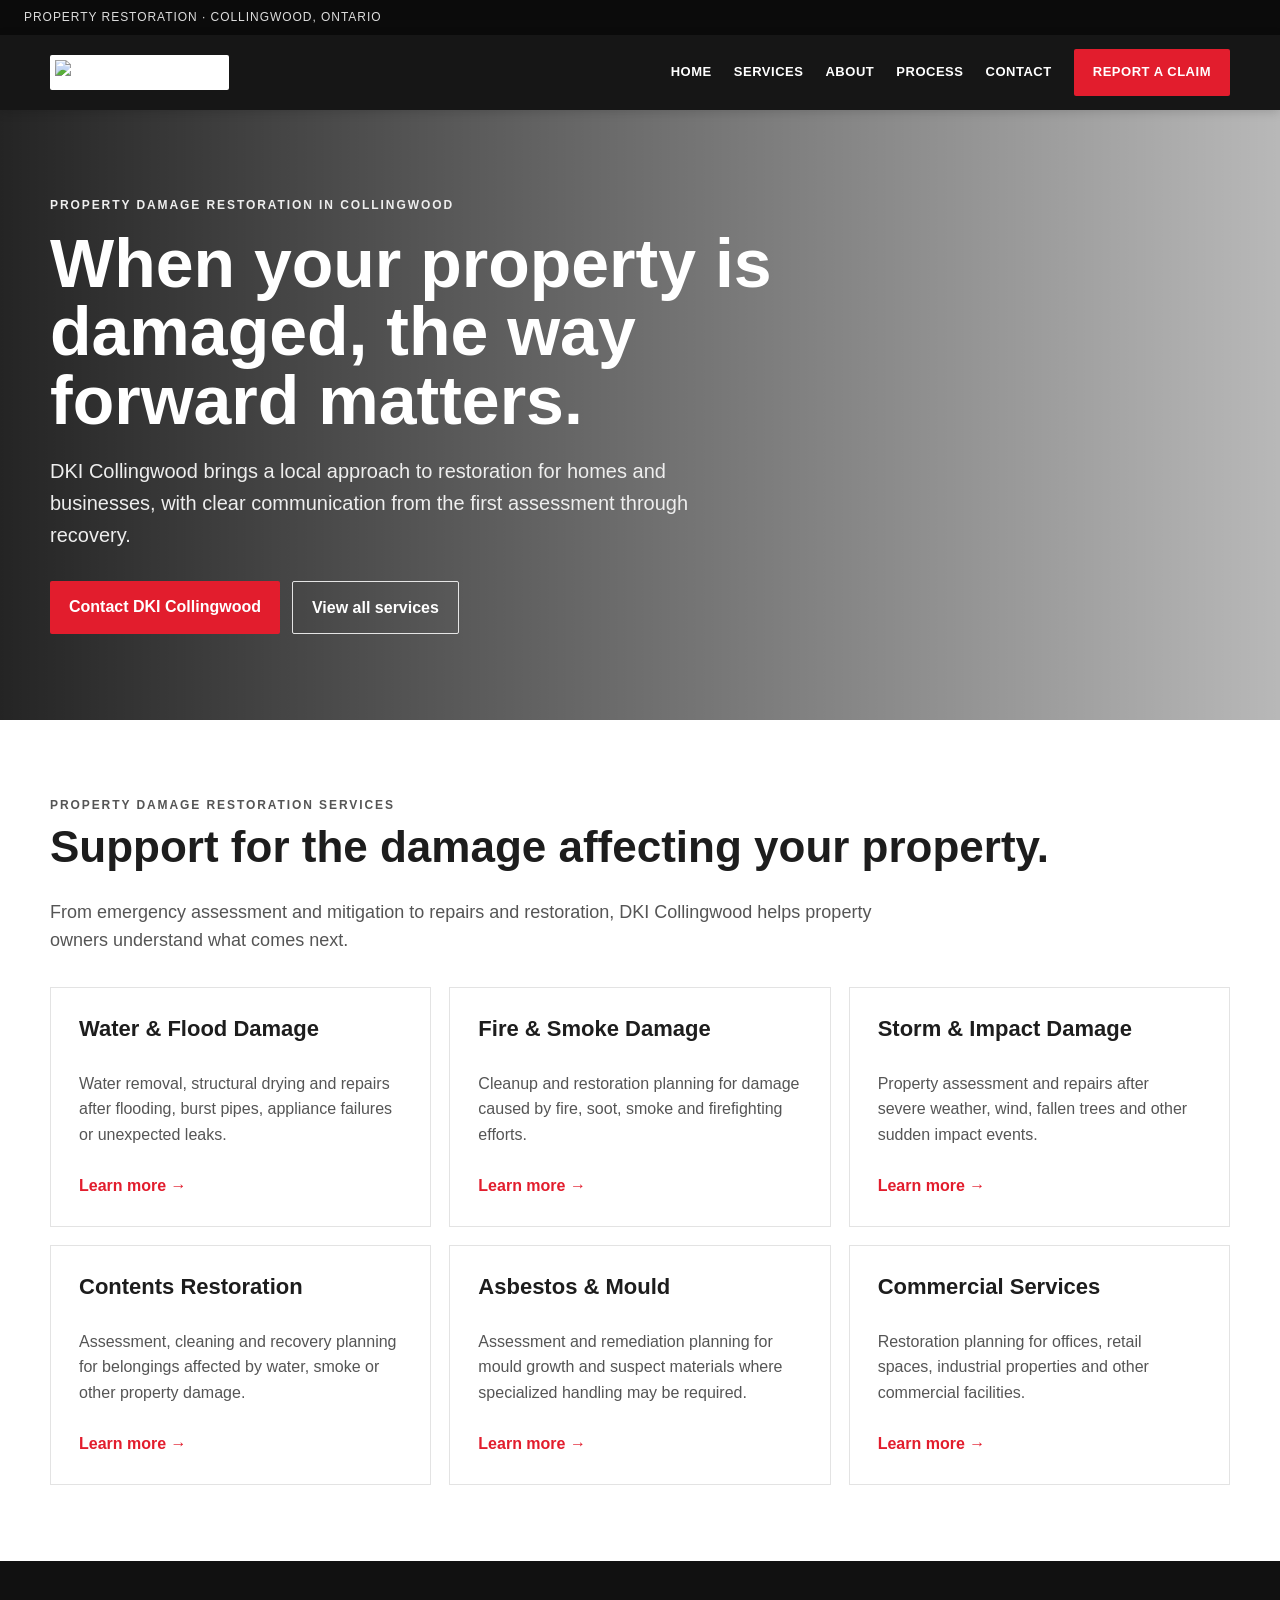
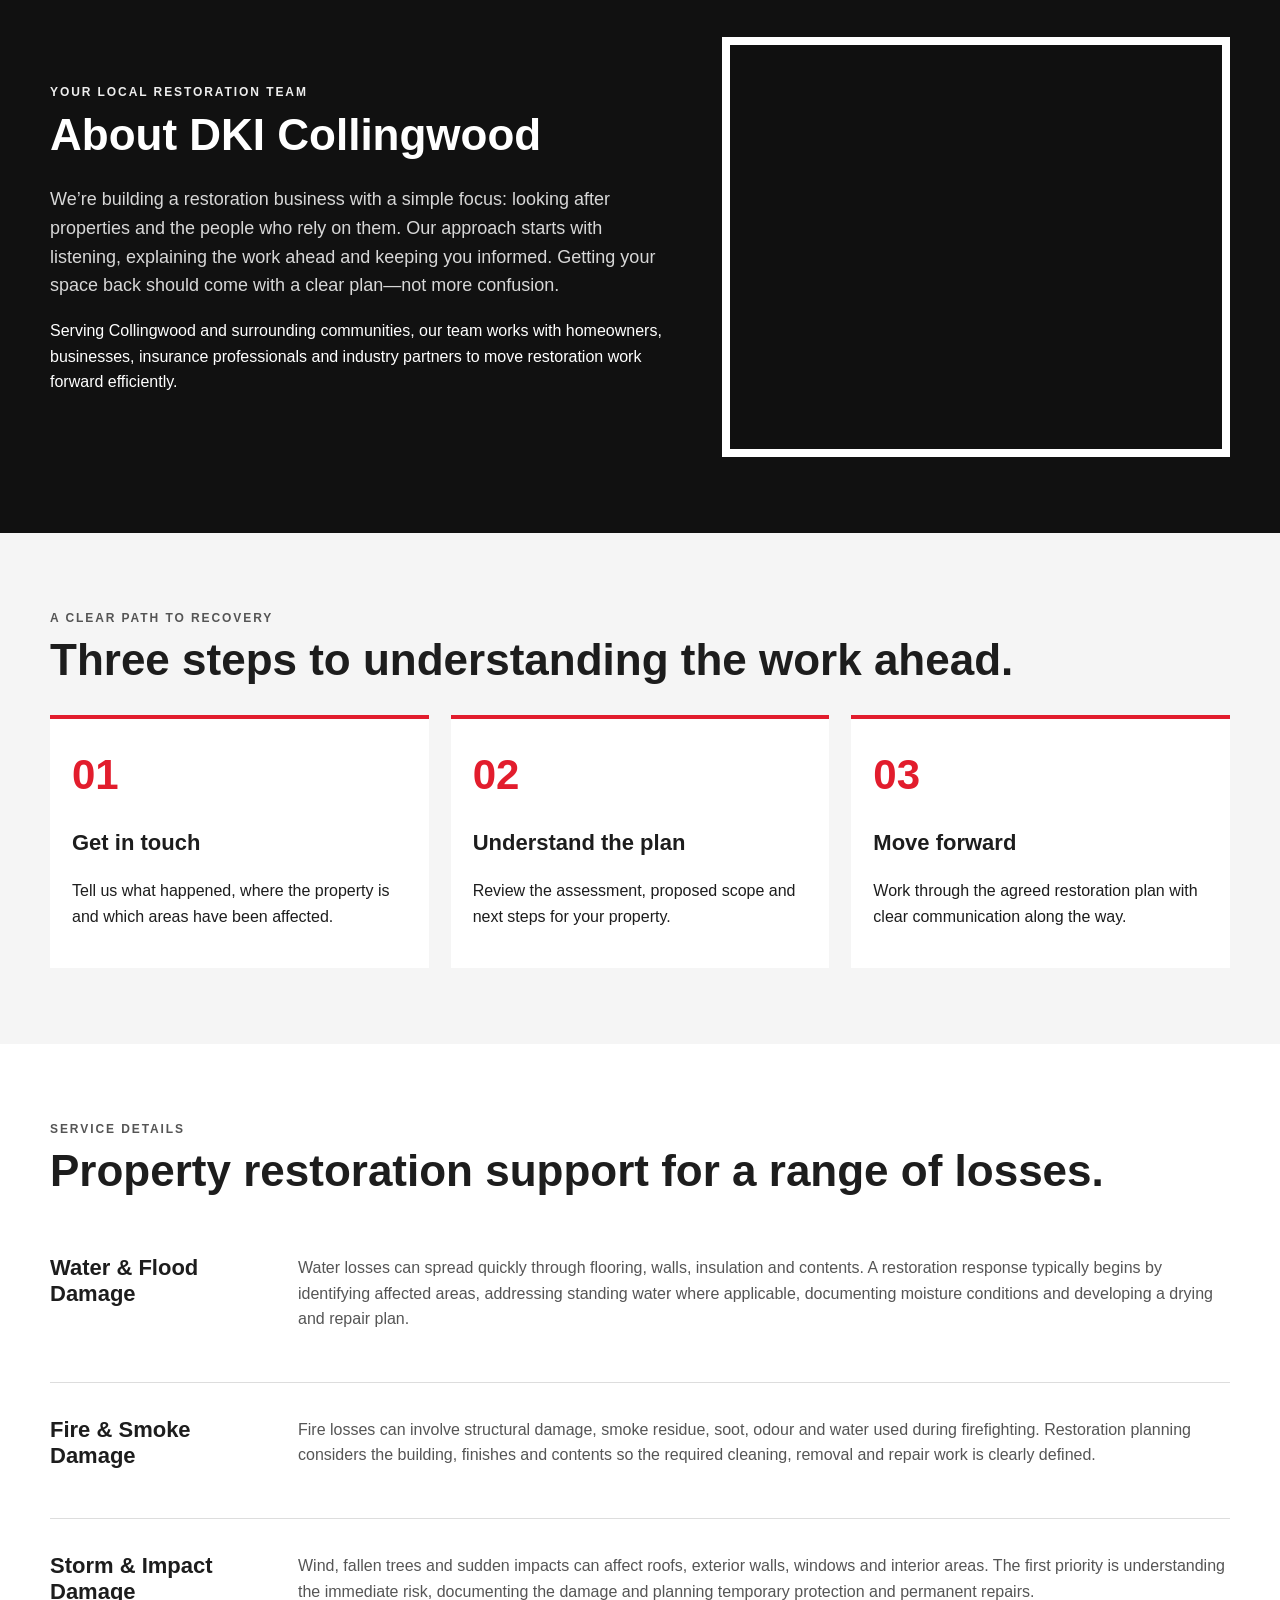
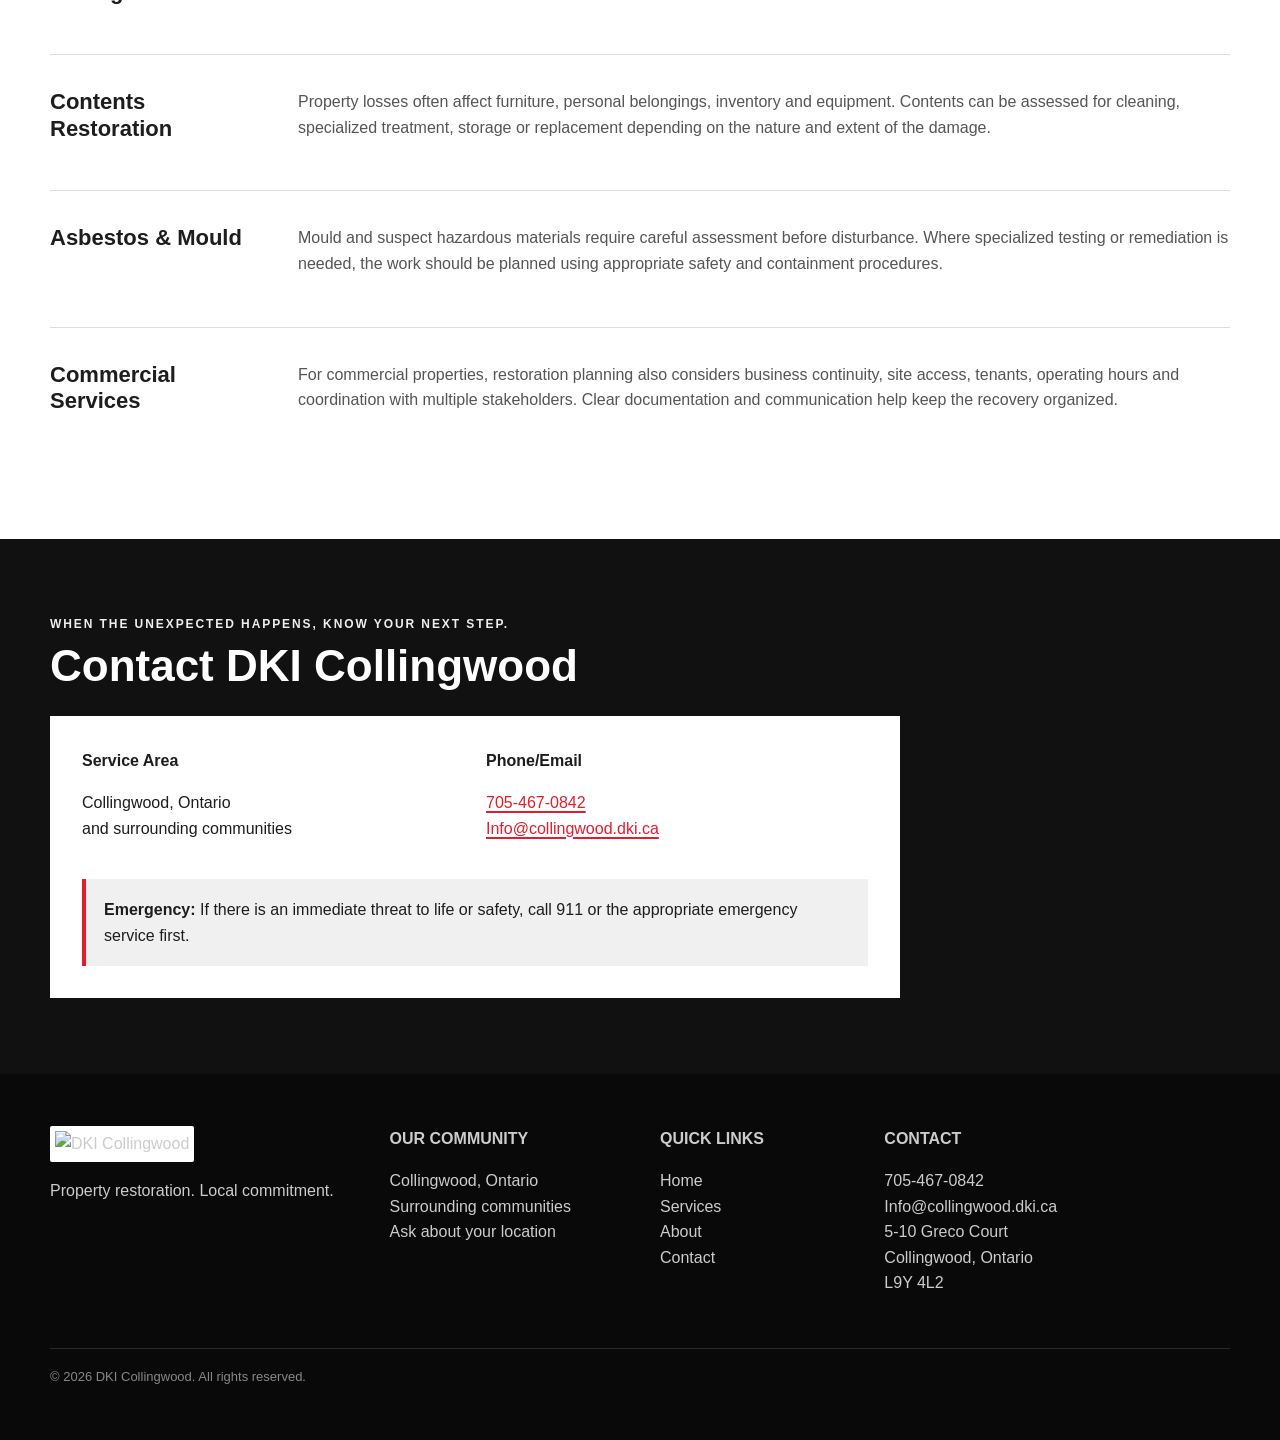
==== commit d9b48436: "Update contact details to Info@collingwood.dki.ca and 705-467-0842; label card Phone/Email. Co-autho" ====
--- a/index.html
+++ b/index.html
@@ -36,8 +36,8 @@
     "name": "DKI Collingwood",
     "description": "DKI Collingwood provides property restoration services for homes and businesses in Collingwood and surrounding communities, including water, fire, smoke, storm, mould and contents restoration.",
     "image": "https://media.cwd-cdn.com/dki-collingwood/images/logo.png",
-    "email": "Jack.garbutt@collingwood.dki.ca",
-    "telephone": "+1-705-444-4953",
+    "email": "Info@collingwood.dki.ca",
+    "telephone": "+1-705-467-0842",
     "address": {
       "@type": "PostalAddress",
       "streetAddress": "5-10 Greco Court",
@@ -182,7 +182,7 @@
         <div class="contact-box">
           <div class="contact-grid">
             <div><strong>Service Area</strong><p>Collingwood, Ontario<br>and surrounding communities</p></div>
-            <div><strong>Phone</strong><p><a href="tel:+17054444953">+1 705-444-4953</a><br><a href="mailto:Jack.garbutt@collingwood.dki.ca">Jack.garbutt@collingwood.dki.ca</a></p></div>
+            <div><strong>Phone/Email</strong><p><a href="tel:+17054670842">705-467-0842</a><br><a href="mailto:Info@collingwood.dki.ca">Info@collingwood.dki.ca</a></p></div>
           </div>
           <div class="notice"><strong>Emergency:</strong> If there is an immediate threat to life or safety, call 911 or the appropriate emergency service first.</div>
         </div>
@@ -206,7 +206,7 @@
       </div>
       <div>
         <strong>CONTACT</strong>
-        <p><a href="tel:+17054444953">+1 705-444-4953</a><br><a href="mailto:Jack.garbutt@collingwood.dki.ca">Jack.garbutt@collingwood.dki.ca</a><br>5-10 Greco Court<br>Collingwood, Ontario<br>L9Y 4L2</p>
+        <p><a href="tel:+17054670842">705-467-0842</a><br><a href="mailto:Info@collingwood.dki.ca">Info@collingwood.dki.ca</a><br>5-10 Greco Court<br>Collingwood, Ontario<br>L9Y 4L2</p>
       </div>
     </div>
     <p class="copyright">© 2026 DKI Collingwood. All rights reserved.</p>
--- a/css/styles.css
+++ b/css/styles.css
@@ -278,6 +278,13 @@
 .contact-box p,
 .contact-box a {
   overflow-wrap: anywhere;
+}
+
+.contact-box a {
+  color: var(--red);
+  text-decoration: underline;
+  text-decoration-thickness: 2px;
+  text-underline-offset: 3px;
 }
 
 .contact-grid {
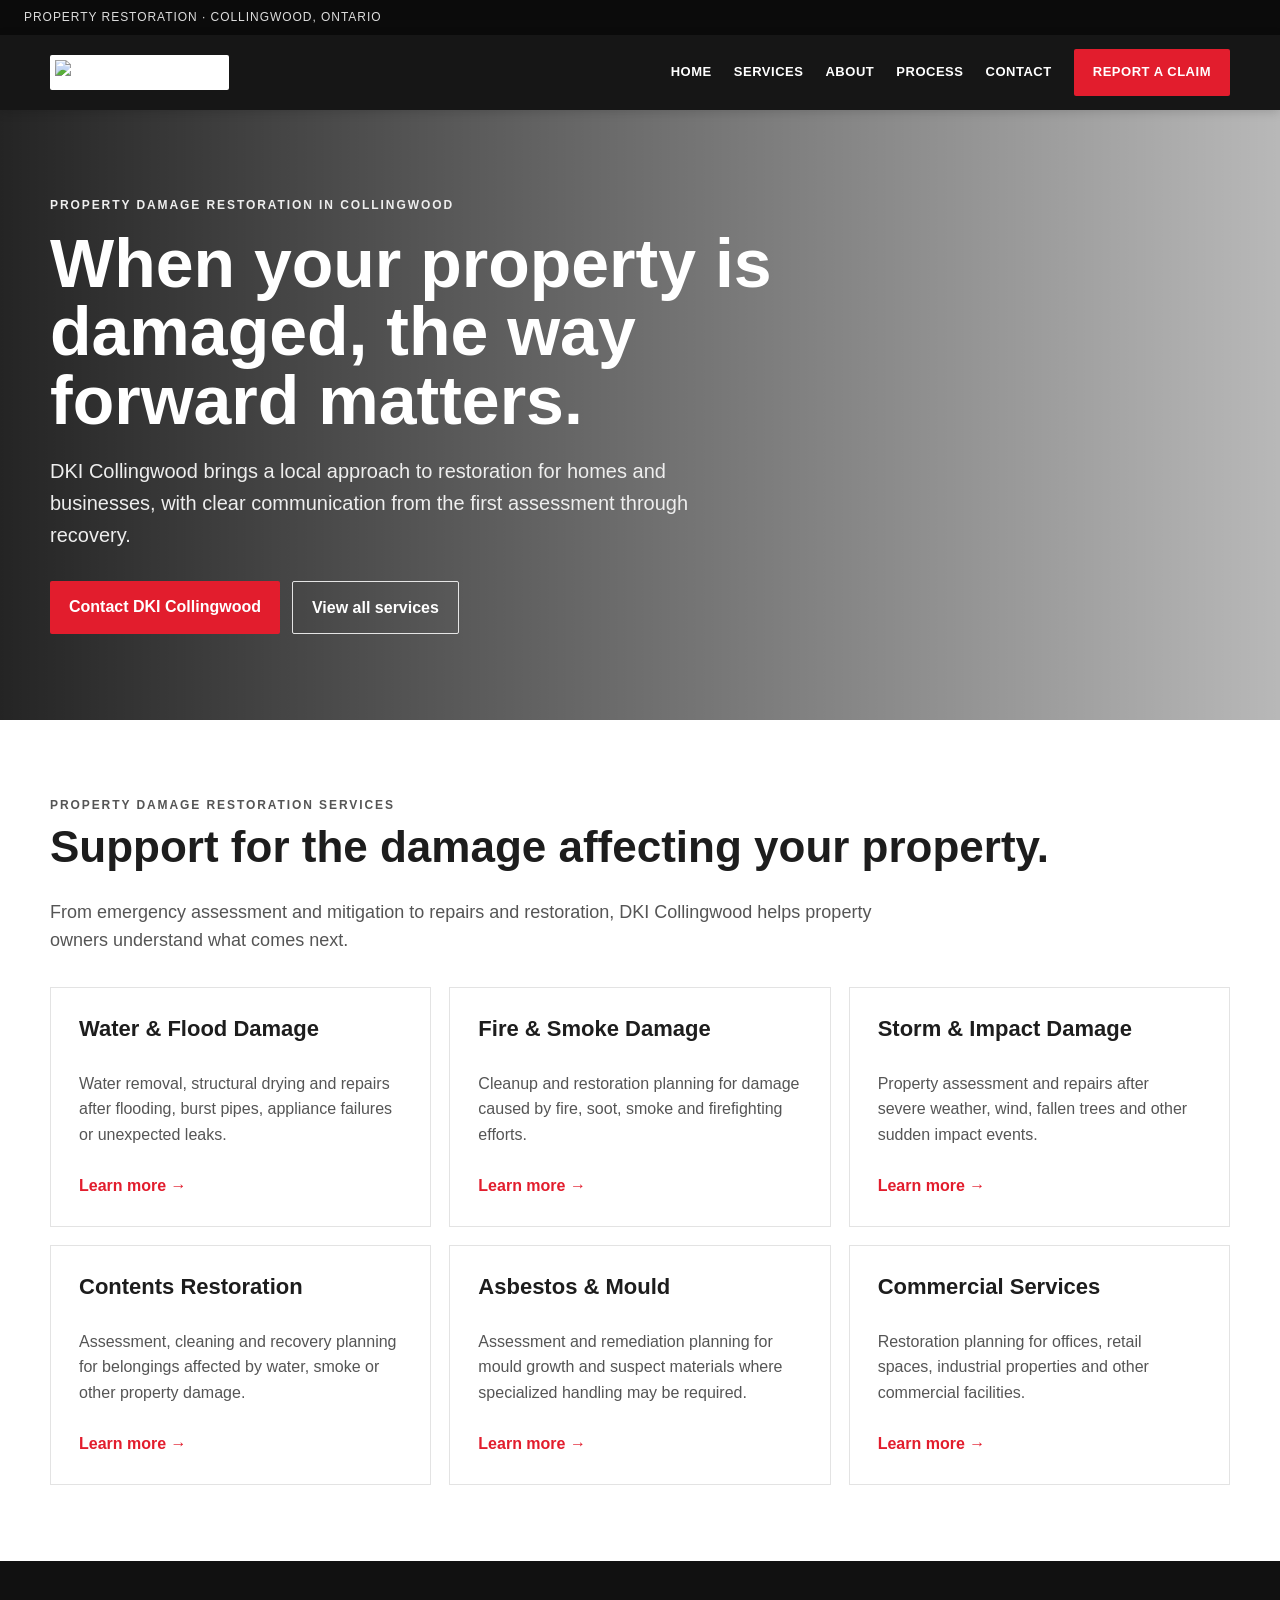
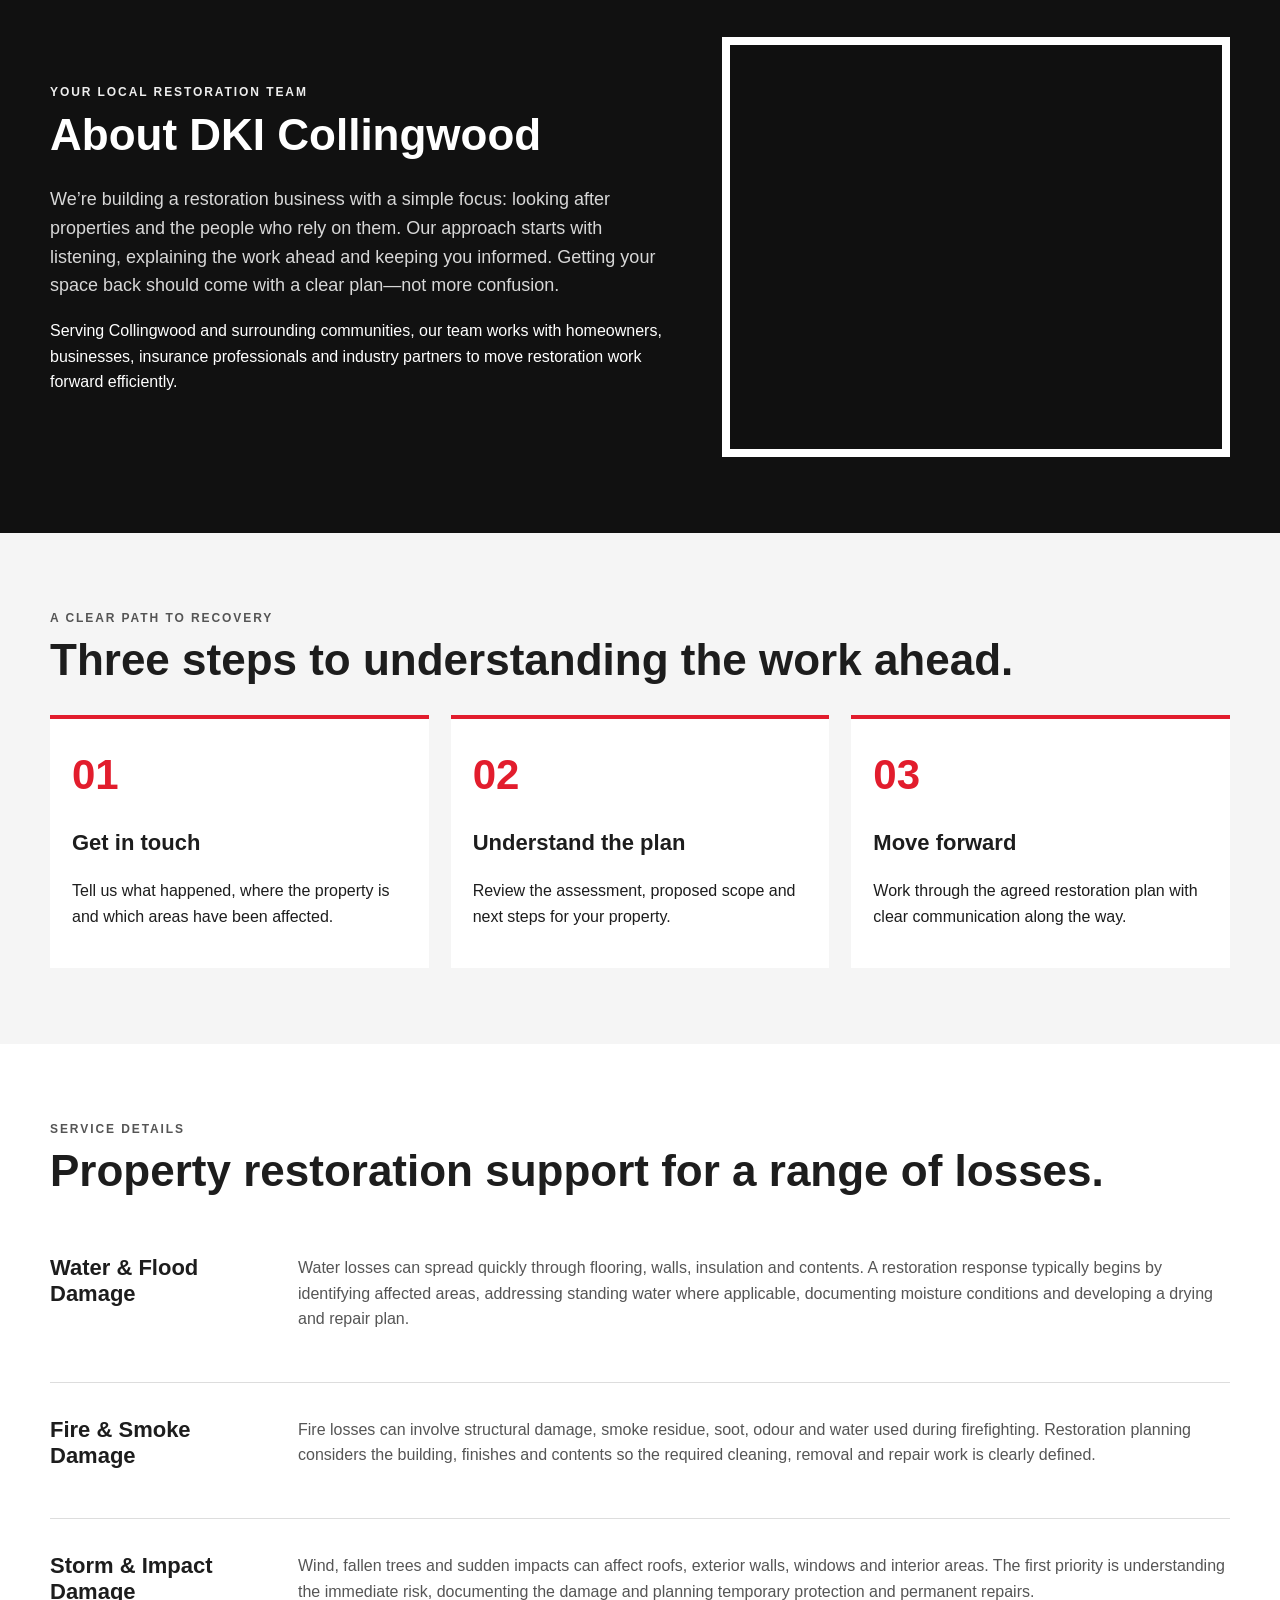
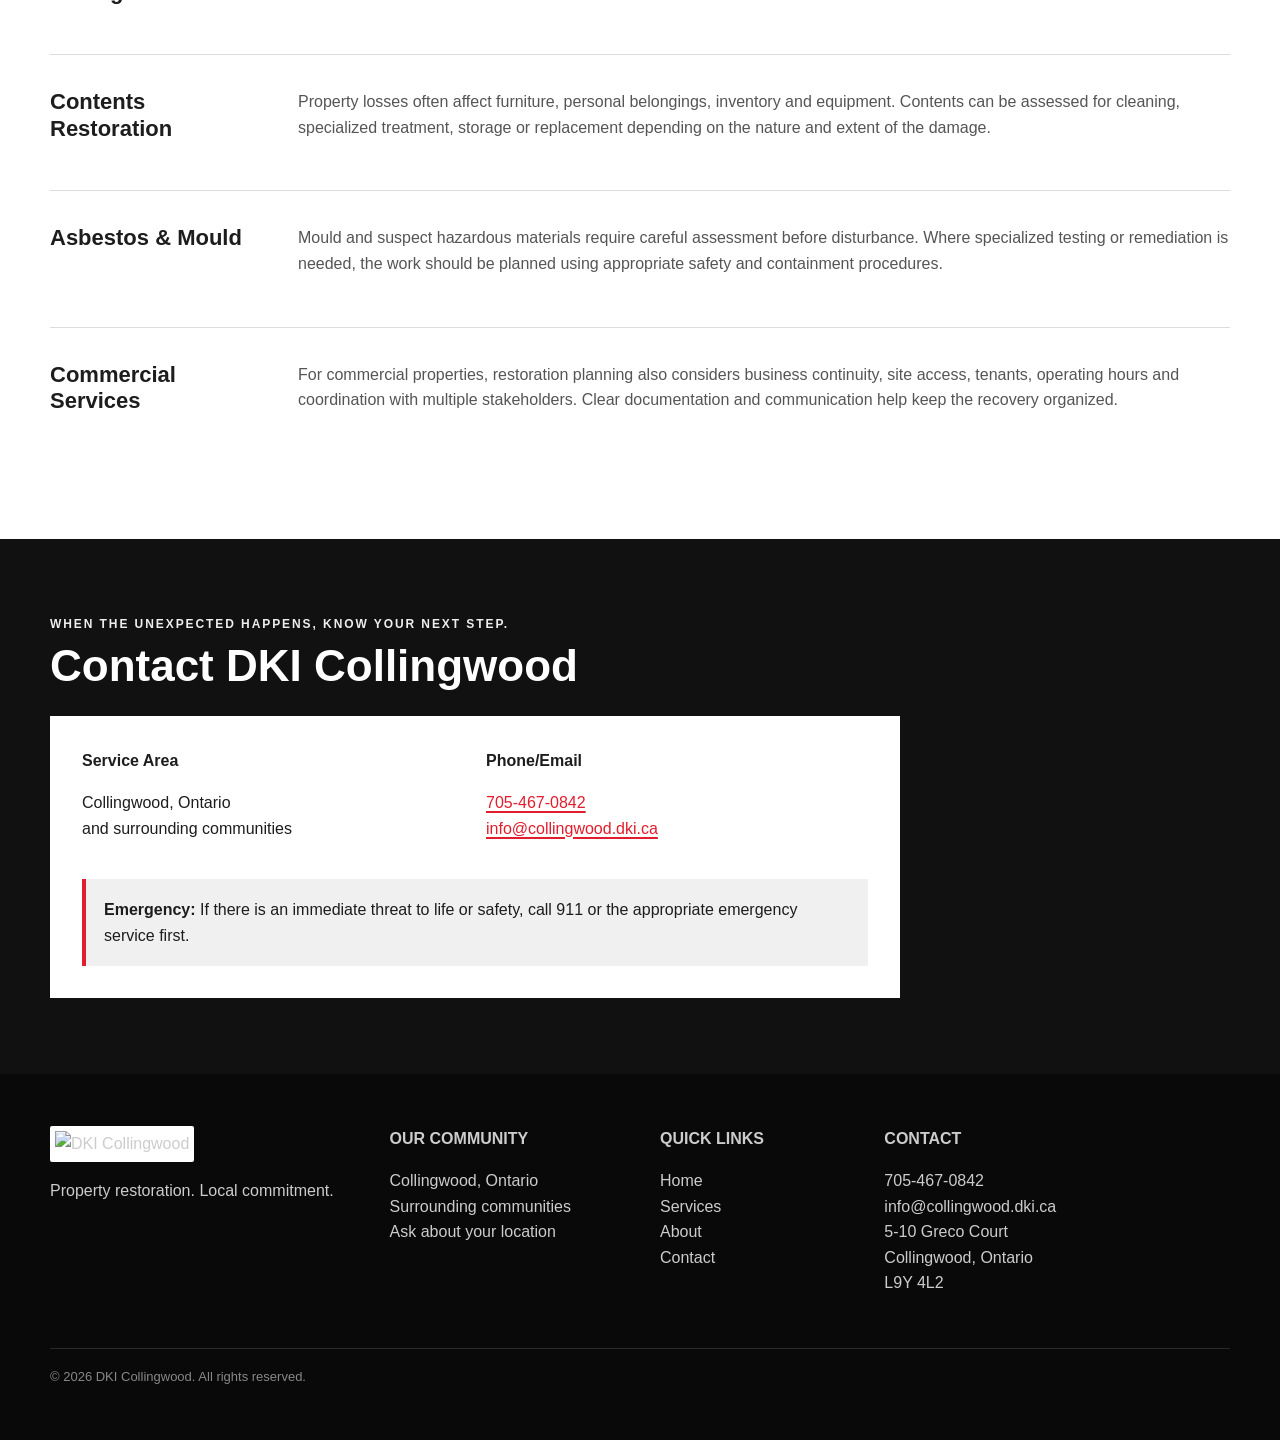
==== commit 24022e99: "Incorporate client restoration keywords into SEO/AEO metadata, schema and llms.txt. Expand service-a" ====
--- a/index.html
+++ b/index.html
@@ -1,21 +1,39 @@
 <!DOCTYPE html>
-<html lang="en">
+<html lang="en-CA">
 <head>
   <meta charset="UTF-8">
   <meta name="viewport" content="width=device-width, initial-scale=1.0">
-  <title>DKI Collingwood | Property Restoration</title>
-  <meta name="description" content="DKI Collingwood provides property restoration services for homes and businesses in Collingwood and surrounding communities, including water, fire, smoke, storm, mould and contents restoration.">
-  <meta property="og:title" content="DKI Collingwood | Property Restoration">
-  <meta property="og:description" content="DKI Collingwood provides property restoration services for homes and businesses in Collingwood and surrounding communities, including water, fire, smoke, storm, mould and contents restoration.">
+  <title>Property Restoration Collingwood | Water Fire Storm | DKI</title>
+  <meta name="description" content="DKI Collingwood property restoration: water damage, flood cleanup, fire, storm, mould and insurance claim repairs in Collingwood and nearby towns. 705-467-0842.">
+  <meta name="keywords" content="water damage restoration Collingwood, emergency water damage cleanup, flood cleanup Collingwood, restoration company near me, property restoration Collingwood, 24 hour emergency restoration, fire damage restoration Collingwood, insurance restoration contractor, water damage repair near me, basement flood cleanup, disaster restoration services, insurance claim repairs, water extraction services, emergency property damage repair, property damage restoration near me, DKI Collingwood, DKI restoration Collingwood, DKI Canada Collingwood, restoration company Collingwood, restoration contractor Georgian Bay, emergency restoration Collingwood Ontario, flood cleanup Blue Mountain, flood restoration Wasaga Beach, property restoration Clearview, insurance restoration contractor Collingwood">
+  <meta name="author" content="DKI Collingwood">
+  <meta name="robots" content="index, follow, max-image-preview:large, max-snippet:-1, max-video-preview:-1">
+  <meta name="geo.region" content="CA-ON">
+  <meta name="geo.placename" content="Collingwood, The Blue Mountains, Wasaga Beach, Thornbury, Stayner, Creemore, Meaford, Clearview, Ontario">
+  <meta name="geo.position" content="44.5016739;-80.2485614">
+  <meta name="ICBM" content="44.5016739, -80.2485614">
+  <link rel="canonical" href="https://collingwooddki.ca/">
+  <link rel="alternate" type="text/plain" title="LLM / AI summary" href="https://collingwooddki.ca/llms.txt">
+  <link rel="sitemap" type="application/xml" title="Sitemap" href="https://collingwooddki.ca/sitemap.xml">
   <meta property="og:type" content="website">
-  <meta property="og:image" content="https://media.cwd-cdn.com/dki-collingwood/images/restoration.jpg">
+  <meta property="og:locale" content="en_CA">
+  <meta property="og:site_name" content="DKI Collingwood">
+  <meta property="og:title" content="Property Restoration Collingwood | Water Fire Storm | DKI">
+  <meta property="og:description" content="DKI Collingwood property restoration: water damage, flood cleanup, fire, storm, mould and insurance claim repairs in Collingwood and nearby towns. 705-467-0842.">
   <meta property="og:url" content="https://collingwooddki.ca/">
+  <meta property="og:image" content="https://media.cwd-cdn.com/dki-collingwood/images/og-share.jpg">
+  <meta property="og:image:secure_url" content="https://media.cwd-cdn.com/dki-collingwood/images/og-share.jpg">
+  <meta property="og:image:type" content="image/jpeg">
+  <meta property="og:image:width" content="1200">
+  <meta property="og:image:height" content="630">
+  <meta property="og:image:alt" content="DKI Collingwood restoration crews handling water, fire, mould and commercial property damage">
   <meta name="twitter:card" content="summary_large_image">
-  <meta name="twitter:title" content="DKI Collingwood | Property Restoration">
-  <meta name="twitter:description" content="DKI Collingwood provides property restoration services for homes and businesses in Collingwood and surrounding communities, including water, fire, smoke, storm, mould and contents restoration.">
-  <meta name="twitter:image" content="https://media.cwd-cdn.com/dki-collingwood/images/restoration.jpg">
-  <link rel="canonical" href="https://collingwooddki.ca/">
+  <meta name="twitter:title" content="Property Restoration Collingwood | Water Fire Storm | DKI">
+  <meta name="twitter:description" content="DKI Collingwood property restoration: water damage, flood cleanup, fire, storm, mould and insurance claim repairs in Collingwood and nearby towns. 705-467-0842.">
+  <meta name="twitter:image" content="https://media.cwd-cdn.com/dki-collingwood/images/og-share.jpg">
+  <meta name="twitter:image:alt" content="DKI Collingwood restoration crews handling water, fire, mould and commercial property damage">
   <link rel="icon" href="https://media.cwd-cdn.com/dki-collingwood/images/logo.png">
+  <link rel="preconnect" href="https://media.cwd-cdn.com" crossorigin>
   <link rel="stylesheet" href="css/styles.css">
   <script>
     /* Prefer clean URLs when someone lands on the .html form (http/https only). */
@@ -32,30 +50,475 @@
   <script type="application/ld+json">
   {
     "@context": "https://schema.org",
-    "@type": "LocalBusiness",
-    "name": "DKI Collingwood",
-    "description": "DKI Collingwood provides property restoration services for homes and businesses in Collingwood and surrounding communities, including water, fire, smoke, storm, mould and contents restoration.",
-    "image": "https://media.cwd-cdn.com/dki-collingwood/images/logo.png",
-    "email": "Info@collingwood.dki.ca",
-    "telephone": "+1-705-467-0842",
-    "address": {
-      "@type": "PostalAddress",
-      "streetAddress": "5-10 Greco Court",
-      "addressLocality": "Collingwood",
-      "addressRegion": "ON",
-      "postalCode": "L9Y 4L2",
-      "addressCountry": "CA"
-    },
-    "url": "https://collingwooddki.ca/",
-    "@id": "https://collingwooddki.ca/#business",
-    "areaServed": "Collingwood, Ontario and surrounding communities"
+    "@graph": [
+      {
+        "@type": [
+          "LocalBusiness",
+          "HomeAndConstructionBusiness"
+        ],
+        "@id": "https://collingwooddki.ca/#business",
+        "name": "DKI Collingwood",
+        "alternateName": [
+          "DKI Collingwood",
+          "DKI restoration Collingwood",
+          "DKI Canada Collingwood",
+          "DKI property restoration"
+        ],
+        "url": "https://collingwooddki.ca/",
+        "telephone": "+1-705-467-0842",
+        "email": "info@collingwood.dki.ca",
+        "address": {
+          "@type": "PostalAddress",
+          "streetAddress": "5-10 Greco Court",
+          "addressLocality": "Collingwood",
+          "addressRegion": "ON",
+          "postalCode": "L9Y 4L2",
+          "addressCountry": "CA"
+        },
+        "geo": {
+          "@type": "GeoCoordinates",
+          "latitude": 44.5016739,
+          "longitude": -80.2485614
+        },
+        "hasMap": "https://www.google.com/maps?cid=7426810729406431843",
+        "areaServed": [
+          {
+            "@type": "City",
+            "name": "Collingwood",
+            "containedInPlace": {
+              "@type": "AdministrativeArea",
+              "name": "Ontario",
+              "containedInPlace": {
+                "@type": "Country",
+                "name": "Canada"
+              }
+            }
+          },
+          {
+            "@type": "City",
+            "name": "The Blue Mountains",
+            "containedInPlace": {
+              "@type": "AdministrativeArea",
+              "name": "Ontario",
+              "containedInPlace": {
+                "@type": "Country",
+                "name": "Canada"
+              }
+            }
+          },
+          {
+            "@type": "Place",
+            "name": "Blue Mountain",
+            "containedInPlace": {
+              "@type": "AdministrativeArea",
+              "name": "Ontario",
+              "containedInPlace": {
+                "@type": "Country",
+                "name": "Canada"
+              }
+            }
+          },
+          {
+            "@type": "City",
+            "name": "Thornbury",
+            "containedInPlace": {
+              "@type": "AdministrativeArea",
+              "name": "Ontario",
+              "containedInPlace": {
+                "@type": "Country",
+                "name": "Canada"
+              }
+            }
+          },
+          {
+            "@type": "City",
+            "name": "Wasaga Beach",
+            "containedInPlace": {
+              "@type": "AdministrativeArea",
+              "name": "Ontario",
+              "containedInPlace": {
+                "@type": "Country",
+                "name": "Canada"
+              }
+            }
+          },
+          {
+            "@type": "City",
+            "name": "Stayner",
+            "containedInPlace": {
+              "@type": "AdministrativeArea",
+              "name": "Ontario",
+              "containedInPlace": {
+                "@type": "Country",
+                "name": "Canada"
+              }
+            }
+          },
+          {
+            "@type": "City",
+            "name": "Creemore",
+            "containedInPlace": {
+              "@type": "AdministrativeArea",
+              "name": "Ontario",
+              "containedInPlace": {
+                "@type": "Country",
+                "name": "Canada"
+              }
+            }
+          },
+          {
+            "@type": "City",
+            "name": "Meaford",
+            "containedInPlace": {
+              "@type": "AdministrativeArea",
+              "name": "Ontario",
+              "containedInPlace": {
+                "@type": "Country",
+                "name": "Canada"
+              }
+            }
+          },
+          {
+            "@type": "City",
+            "name": "Craigleith",
+            "containedInPlace": {
+              "@type": "AdministrativeArea",
+              "name": "Ontario",
+              "containedInPlace": {
+                "@type": "Country",
+                "name": "Canada"
+              }
+            }
+          },
+          {
+            "@type": "City",
+            "name": "Nottawa",
+            "containedInPlace": {
+              "@type": "AdministrativeArea",
+              "name": "Ontario",
+              "containedInPlace": {
+                "@type": "Country",
+                "name": "Canada"
+              }
+            }
+          },
+          {
+            "@type": "City",
+            "name": "Clarksburg",
+            "containedInPlace": {
+              "@type": "AdministrativeArea",
+              "name": "Ontario",
+              "containedInPlace": {
+                "@type": "Country",
+                "name": "Canada"
+              }
+            }
+          },
+          {
+            "@type": "City",
+            "name": "Singhampton",
+            "containedInPlace": {
+              "@type": "AdministrativeArea",
+              "name": "Ontario",
+              "containedInPlace": {
+                "@type": "Country",
+                "name": "Canada"
+              }
+            }
+          },
+          {
+            "@type": "City",
+            "name": "Duntroon",
+            "containedInPlace": {
+              "@type": "AdministrativeArea",
+              "name": "Ontario",
+              "containedInPlace": {
+                "@type": "Country",
+                "name": "Canada"
+              }
+            }
+          },
+          {
+            "@type": "Place",
+            "name": "Pretty River Valley",
+            "containedInPlace": {
+              "@type": "AdministrativeArea",
+              "name": "Ontario",
+              "containedInPlace": {
+                "@type": "Country",
+                "name": "Canada"
+              }
+            }
+          },
+          {
+            "@type": "Place",
+            "name": "Clearview",
+            "containedInPlace": {
+              "@type": "AdministrativeArea",
+              "name": "Ontario",
+              "containedInPlace": {
+                "@type": "Country",
+                "name": "Canada"
+              }
+            }
+          },
+          {
+            "@type": "Place",
+            "name": "Georgian Bay",
+            "containedInPlace": {
+              "@type": "AdministrativeArea",
+              "name": "Ontario",
+              "containedInPlace": {
+                "@type": "Country",
+                "name": "Canada"
+              }
+            }
+          }
+        ],
+        "description": "DKI Collingwood is a property restoration company in Collingwood, Ontario offering water damage restoration, flood cleanup, fire and smoke damage restoration, storm and impact damage repair, mould and asbestos remediation planning, contents restoration and commercial disaster restoration. Serving Collingwood, The Blue Mountains, Wasaga Beach, Thornbury, Stayner, Creemore, Meaford, Clearview and the Georgian Bay area. Works with homeowners, businesses, insurance professionals and industry partners on insurance claim repairs and reconstruction.",
+        "slogan": "Property restoration. Local commitment.",
+        "logo": {
+          "@type": "ImageObject",
+          "url": "https://media.cwd-cdn.com/dki-collingwood/images/logo.png",
+          "contentUrl": "https://media.cwd-cdn.com/dki-collingwood/images/logo.png",
+          "width": 918,
+          "height": 331,
+          "caption": "DKI Collingwood logo"
+        },
+        "image": [
+          {
+            "@type": "ImageObject",
+            "url": "https://media.cwd-cdn.com/dki-collingwood/images/og-share.jpg",
+            "contentUrl": "https://media.cwd-cdn.com/dki-collingwood/images/og-share.jpg",
+            "width": 1200,
+            "height": 630,
+            "caption": "DKI Collingwood restoration crews handling water, fire, mould and commercial property damage"
+          },
+          {
+            "@type": "ImageObject",
+            "url": "https://media.cwd-cdn.com/dki-collingwood/images/restoration.jpg",
+            "contentUrl": "https://media.cwd-cdn.com/dki-collingwood/images/restoration.jpg",
+            "width": 1536,
+            "height": 1024,
+            "caption": "Property restoration team at work"
+          }
+        ],
+        "currenciesAccepted": "CAD",
+        "knowsAbout": [
+          "Property restoration Collingwood",
+          "Property damage restoration",
+          "Disaster restoration services",
+          "Water damage restoration",
+          "Water damage repair",
+          "Water damage cleanup",
+          "Emergency water removal",
+          "Emergency water extraction",
+          "Flood damage restoration",
+          "Flood cleanup Collingwood",
+          "Basement flood cleanup",
+          "Basement flood restoration",
+          "Burst pipe cleanup",
+          "Frozen pipe water damage",
+          "Leaking pipe water damage",
+          "Sump pump failure cleanup",
+          "Sewage backup cleanup",
+          "Sewage damage restoration",
+          "Structural drying services",
+          "Dehumidification services",
+          "Water mitigation",
+          "Fire damage restoration",
+          "Fire damage repair",
+          "Smoke damage restoration",
+          "Smoke damage cleanup",
+          "Soot removal services",
+          "Smoke odour removal",
+          "Fire damage reconstruction",
+          "Storm damage restoration",
+          "Wind damage repair",
+          "Storm damage cleanup",
+          "Tree damage house repair",
+          "Roof storm damage restoration",
+          "Emergency roof tarping",
+          "Emergency board up services",
+          "Impact damage restoration",
+          "Insurance restoration contractor",
+          "Insurance claim restoration",
+          "Insurance claim reconstruction",
+          "Property insurance repairs",
+          "Reconstruction after water damage",
+          "Reconstruction after fire damage",
+          "Full service restoration contractor",
+          "Mould remediation",
+          "Mold removal services",
+          "Water damage mould remediation",
+          "Asbestos abatement",
+          "Asbestos removal contractor",
+          "Contents restoration",
+          "Contents cleaning after fire",
+          "Contents pack out services",
+          "Odour removal after water damage",
+          "Commercial restoration company",
+          "Commercial water damage cleanup",
+          "Commercial fire restoration",
+          "Apartment building water damage",
+          "Condo water damage restoration",
+          "Property management restoration services",
+          "DKI restoration Collingwood",
+          "DKI water damage restoration",
+          "DKI fire restoration",
+          "DKI emergency restoration",
+          "DKI property restoration"
+        ],
+        "hasOfferCatalog": {
+          "@type": "OfferCatalog",
+          "name": "DKI Collingwood property restoration services",
+          "itemListElement": [
+            {
+              "@type": "Offer",
+              "itemOffered": {
+                "@type": "Service",
+                "@id": "https://collingwooddki.ca/services/water-flood-damage#service",
+                "name": "Water & Flood Damage",
+                "serviceType": "Water damage restoration",
+                "url": "https://collingwooddki.ca/services/water-flood-damage",
+                "description": "Water removal, structural drying and repairs after flooding, burst pipes, appliance failures or unexpected leaks."
+              }
+            },
+            {
+              "@type": "Offer",
+              "itemOffered": {
+                "@type": "Service",
+                "@id": "https://collingwooddki.ca/services/fire-smoke-damage#service",
+                "name": "Fire & Smoke Damage",
+                "serviceType": "Fire and smoke damage restoration",
+                "url": "https://collingwooddki.ca/services/fire-smoke-damage",
+                "description": "Cleanup and restoration planning for damage caused by fire, soot, smoke and firefighting efforts."
+              }
+            },
+            {
+              "@type": "Offer",
+              "itemOffered": {
+                "@type": "Service",
+                "@id": "https://collingwooddki.ca/services/storm-impact-damage#service",
+                "name": "Storm & Impact Damage",
+                "serviceType": "Storm damage restoration",
+                "url": "https://collingwooddki.ca/services/storm-impact-damage",
+                "description": "Property assessment and repairs after severe weather, wind, fallen trees and other sudden impact events."
+              }
+            },
+            {
+              "@type": "Offer",
+              "itemOffered": {
+                "@type": "Service",
+                "@id": "https://collingwooddki.ca/services/contents-restoration#service",
+                "name": "Contents Restoration",
+                "serviceType": "Contents restoration",
+                "url": "https://collingwooddki.ca/services/contents-restoration",
+                "description": "Assessment, cleaning and recovery planning for belongings affected by water, smoke or other property damage."
+              }
+            },
+            {
+              "@type": "Offer",
+              "itemOffered": {
+                "@type": "Service",
+                "@id": "https://collingwooddki.ca/services/asbestos-mould#service",
+                "name": "Asbestos & Mould",
+                "serviceType": "Mould and asbestos remediation",
+                "url": "https://collingwooddki.ca/services/asbestos-mould",
+                "description": "Assessment and remediation planning for mould growth and suspect materials where specialized handling may be required."
+              }
+            },
+            {
+              "@type": "Offer",
+              "itemOffered": {
+                "@type": "Service",
+                "@id": "https://collingwooddki.ca/services/commercial-services#service",
+                "name": "Commercial Services",
+                "serviceType": "Commercial property restoration",
+                "url": "https://collingwooddki.ca/services/commercial-services",
+                "description": "Restoration planning for offices, retail spaces, industrial properties and other commercial facilities."
+              }
+            }
+          ]
+        },
+        "contactPoint": [
+          {
+            "@type": "ContactPoint",
+            "telephone": "+1-705-467-0842",
+            "email": "info@collingwood.dki.ca",
+            "contactType": "customer service",
+            "areaServed": [
+              "CA-ON",
+              "Collingwood",
+              "The Blue Mountains",
+              "Blue Mountain",
+              "Thornbury",
+              "Wasaga Beach",
+              "Stayner",
+              "Creemore",
+              "Meaford",
+              "Craigleith",
+              "Nottawa",
+              "Clarksburg",
+              "Singhampton",
+              "Duntroon",
+              "Pretty River Valley",
+              "Clearview",
+              "Georgian Bay"
+            ],
+            "availableLanguage": [
+              "English"
+            ]
+          }
+        ]
+      },
+      {
+        "@type": "WebSite",
+        "@id": "https://collingwooddki.ca/#website",
+        "url": "https://collingwooddki.ca/",
+        "name": "DKI Collingwood",
+        "alternateName": [
+          "DKI Collingwood",
+          "DKI restoration Collingwood",
+          "DKI Canada Collingwood"
+        ],
+        "description": "Official website for DKI Collingwood, a property restoration company offering water damage restoration, fire damage restoration, storm damage repair and insurance claim restoration in Collingwood, Ontario and the Georgian Bay area.",
+        "inLanguage": "en-CA",
+        "publisher": {
+          "@id": "https://collingwooddki.ca/#business"
+        },
+        "about": {
+          "@id": "https://collingwooddki.ca/#business"
+        }
+      },
+      {
+        "@type": "WebPage",
+        "@id": "https://collingwooddki.ca/#webpage",
+        "url": "https://collingwooddki.ca/",
+        "name": "Property Restoration Collingwood | Water Fire Storm | DKI",
+        "description": "DKI Collingwood property restoration: water damage, flood cleanup, fire, storm, mould and insurance claim repairs in Collingwood and nearby towns. 705-467-0842.",
+        "isPartOf": {
+          "@id": "https://collingwooddki.ca/#website"
+        },
+        "about": {
+          "@id": "https://collingwooddki.ca/#business"
+        },
+        "primaryImageOfPage": {
+          "@type": "ImageObject",
+          "url": "https://media.cwd-cdn.com/dki-collingwood/images/og-share.jpg",
+          "width": 1200,
+          "height": 630
+        },
+        "inLanguage": "en-CA"
+      }
+    ]
   }
   </script>
 </head>
 <body>
   <div class="topbar">PROPERTY RESTORATION · COLLINGWOOD, ONTARIO</div>
-  <nav class="nav">
-    <a href="#home" aria-label="DKI Collingwood home"><img class="logo" src="https://media.cwd-cdn.com/dki-collingwood/images/logo.png" alt="DKI Collingwood logo"></a>
+  <nav class="nav" aria-label="Primary">
+    <a href="#home" aria-label="DKI Collingwood home"><img class="logo" src="https://media.cwd-cdn.com/dki-collingwood/images/logo.png" alt="DKI Collingwood logo" width="918" height="331"></a>
     <button class="mobile-toggle" id="menuToggle" type="button" aria-label="Open menu" aria-expanded="false" aria-controls="navLinks">☰</button>
     <div class="navlinks" id="navLinks">
       <a href="#home">HOME</a>
@@ -67,7 +530,7 @@
     </div>
   </nav>
 
-  <main>
+  <main id="main">
     <header class="hero" id="home">
       <div class="hero-inner">
         <div class="eyebrow">Property Damage Restoration in Collingwood</div>
@@ -182,7 +645,7 @@
         <div class="contact-box">
           <div class="contact-grid">
             <div><strong>Service Area</strong><p>Collingwood, Ontario<br>and surrounding communities</p></div>
-            <div><strong>Phone/Email</strong><p><a href="tel:+17054670842">705-467-0842</a><br><a href="mailto:Info@collingwood.dki.ca">Info@collingwood.dki.ca</a></p></div>
+            <div><strong>Phone/Email</strong><p><a href="tel:+17054670842">705-467-0842</a><br><a href="mailto:info@collingwood.dki.ca">info@collingwood.dki.ca</a></p></div>
           </div>
           <div class="notice"><strong>Emergency:</strong> If there is an immediate threat to life or safety, call 911 or the appropriate emergency service first.</div>
         </div>
@@ -193,7 +656,7 @@
   <footer class="footer">
     <div class="footer-grid">
       <div>
-        <img class="logo" src="https://media.cwd-cdn.com/dki-collingwood/images/logo.png" alt="DKI Collingwood">
+        <img class="logo" src="https://media.cwd-cdn.com/dki-collingwood/images/logo.png" alt="DKI Collingwood" width="918" height="331">
         <p>Property restoration. Local commitment.</p>
       </div>
       <div>
@@ -206,7 +669,7 @@
       </div>
       <div>
         <strong>CONTACT</strong>
-        <p><a href="tel:+17054670842">705-467-0842</a><br><a href="mailto:Info@collingwood.dki.ca">Info@collingwood.dki.ca</a><br>5-10 Greco Court<br>Collingwood, Ontario<br>L9Y 4L2</p>
+        <p><a href="tel:+17054670842">705-467-0842</a><br><a href="mailto:info@collingwood.dki.ca">info@collingwood.dki.ca</a><br>5-10 Greco Court<br>Collingwood, Ontario<br>L9Y 4L2</p>
       </div>
     </div>
     <p class="copyright">© 2026 DKI Collingwood. All rights reserved.</p>
--- a/css/styles.css
+++ b/css/styles.css
@@ -162,7 +162,8 @@
   margin: auto;
 }
 
-h2 {
+h2,
+.page-title {
   font-size: clamp(32px, 4vw, 44px);
   line-height: 1.1;
   margin: 8px 0 26px;
